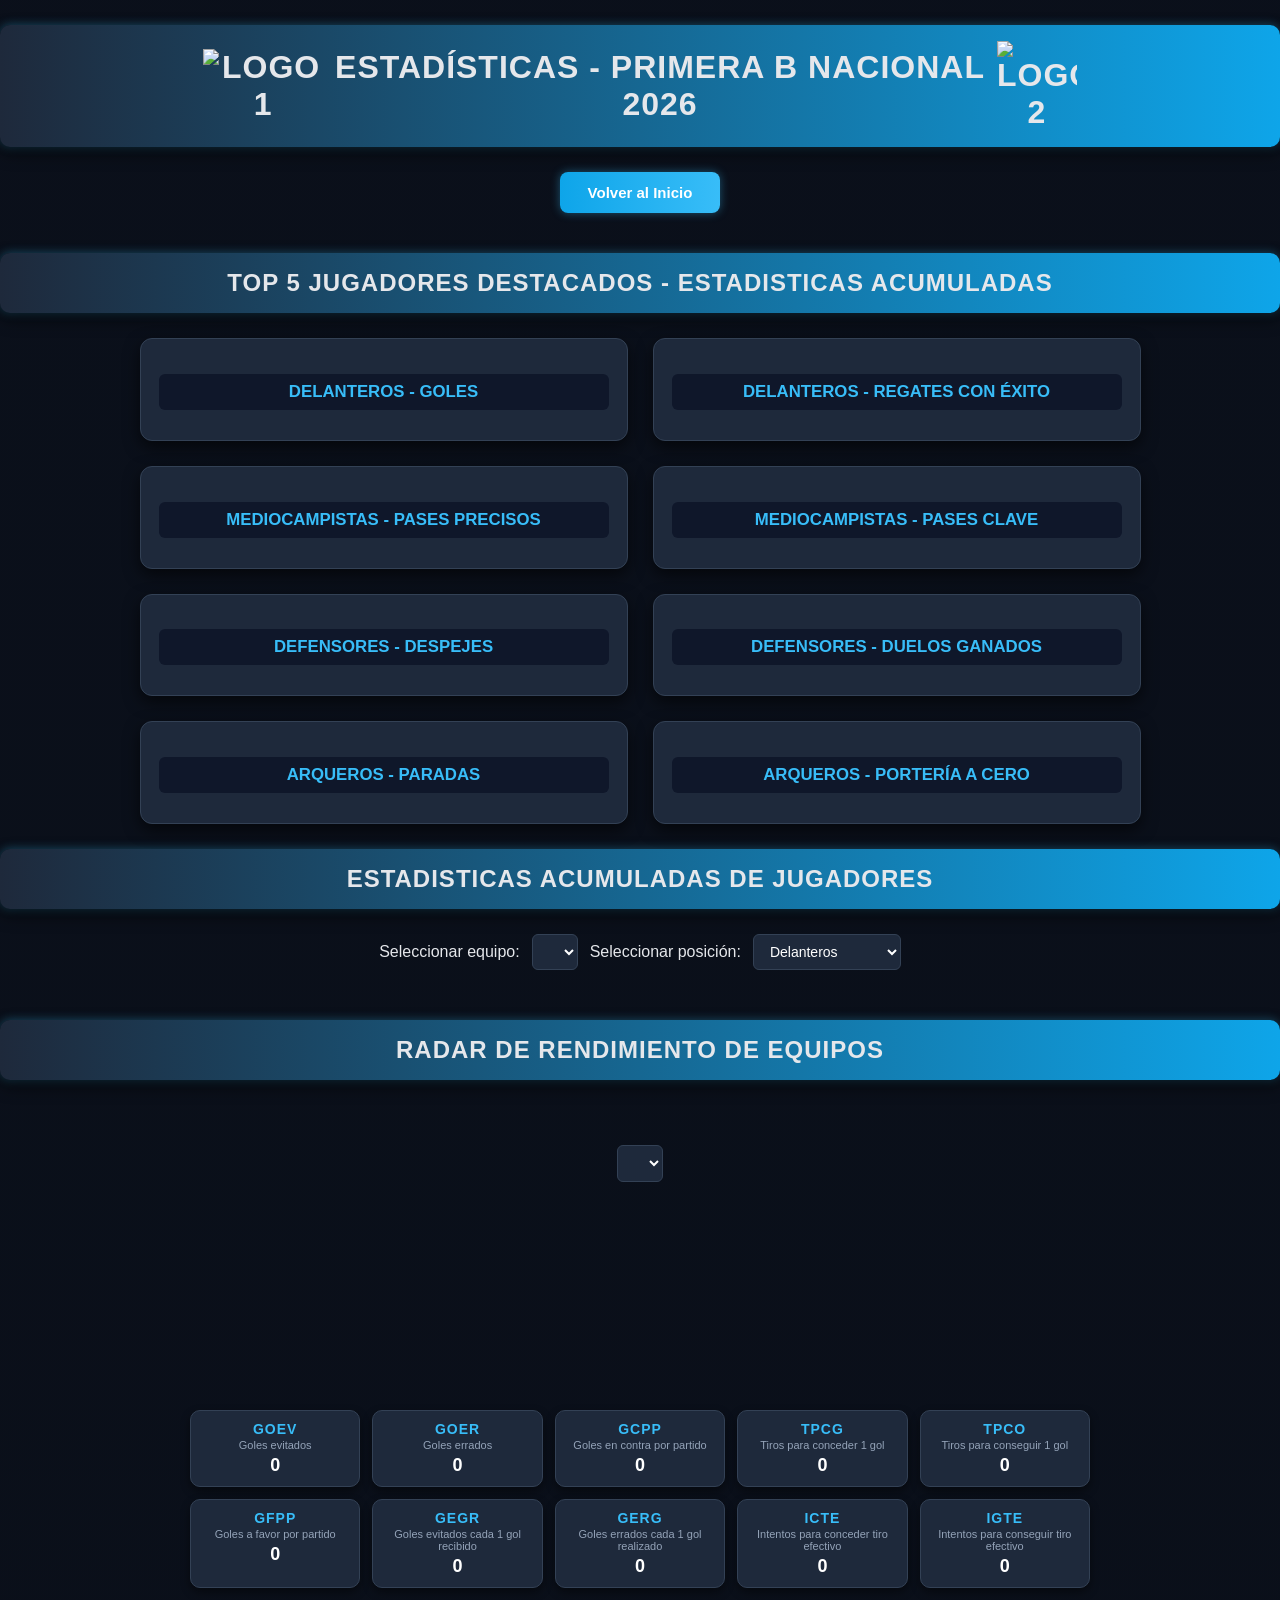
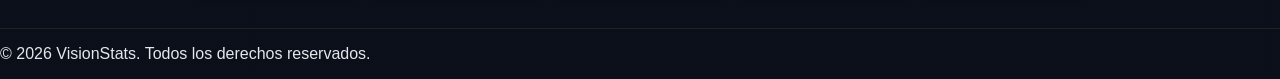
==== bnacional.html @ 1308f05e "initial commit" ====
<!DOCTYPE html>
<html lang="es">
<head>
  <meta charset="UTF-8" />
  <meta name="viewport" content="width=device-width, initial-scale=1.0"/>
  <title>Estadísticas - Primera B Nacional</title>
  <link rel="stylesheet" href="style.css">
  <link rel="stylesheet" href="style.css">
  <script src="https://cdn.jsdelivr.net/npm/chart.js"></script>
</head>
<body>

<h1>
  <img src="VISION STATS 1X1 SIN FONDO CON CONTORNO.png" alt="Logo 1" class="logo1">
  
  <span class="titulo-centrado">
    Estadísticas - Primera B Nacional<br>
    2026
  </span>
  
  <img src="logo-B.png" alt="Logo 2" class="logo2">
</h1>

<div class="volver-container">
  <a href="index.html" class="boton-volver">Volver al Inicio</a>
</div>

<section id="top5" class="top5-section">
  <h2>Top 5 Jugadores Destacados - Estadisticas Acumuladas</h2>

  <div class="top5-container">
  <div class="top5-row">
    <div id="top5Delanteros" class="top5-list">
      <h3>Delanteros - Goles</h3>
      <ol></ol>
    </div>
    <div id="top5DelanterosRegatesconéxito" class="top5-list">
      <h3>Delanteros - Regates con éxito</h3>
      <ol></ol>
    </div>
  </div>

  <div class="top5-row">
    <div id="top5Mediocampistas" class="top5-list">
      <h3>Mediocampistas - Pases precisos</h3>
      <ol></ol>
    </div>
    <div id="top5MediocampistasPasesclave" class="top5-list">
      <h3>Mediocampistas - Pases clave</h3>
      <ol></ol>
    </div>
  </div>

  <div class="top5-row">
    <div id="top5Defensores" class="top5-list">
      <h3>Defensores - Despejes</h3>
      <ol></ol>
    </div>
    <div id="top5DefensoresIntercepciones" class="top5-list">
      <h3>Defensores - Duelos ganados</h3>
      <ol></ol>
    </div>
  </div>

  <div class="top5-row">
    <div id="top5Arqueros" class="top5-list">
      <h3>Arqueros - Paradas</h3>
      <ol></ol>
    </div>
    <div id="top5ArquerosPorteríaacero" class="top5-list">
      <h3>Arqueros - Portería a cero</h3>
      <ol></ol>
    </div>
  </div>
</div>
</section>

<h2>Estadisticas acumuladas de jugadores</h2>

<div class="filtros">
  <label for="equipoSelect">Seleccionar equipo:</label>
  <select id="equipoSelect">
  </select>

  <label for="posicionSelect">Seleccionar posición:</label>
  <select id="posicionSelect">
    <option value="delanteros">Delanteros</option>
    <option value="mediocampistas">Mediocampistas</option>
    <option value="defensores">Defensores</option>
    <option value="arqueros">Arqueros</option>
  </select>

</div>

  <!-- Tablas para cada posición -->
  <div id="tablas">
    <table id="tablaDelanteros">
      <thead>
        <tr>
          <th>Equipo</th><th>Nombre</th><th>Goles</th><th>Regates con éxito</th>
          <th>Tiros a puerta</th><th>Conversión de goles %</th><th>Duelos terrestres ganados %</th><th>Minutos jugados</th>
        </tr>
      </thead>
      <tbody></tbody>
    </table>

    <table id="tablaMediocampistas">
      <thead>
        <tr>
          <th>Equipo</th><th>Nombre</th><th>Goles</th><th>Pases precisos</th>
          <th>Pases clave</th><th>Regates con éxito</th><th>Pases precisos en el último tercio</th><th>Minutos jugados</th>
        </tr>
      </thead>
      <tbody></tbody>
    </table>

    <table id="tablaDefensores">
      <thead>
        <tr>
          <th>Equipo</th><th>Nombre</th><th>Pases precisos %</th><th>Entradas</th>
          <th>Intercepciones</th><th>Despejes</th><th>Regateado</th><th>Minutos jugados</th>
        </tr>
      </thead>
      <tbody></tbody>
    </table>

    <table id="tablaArqueros">
      <thead>
        <tr>
          <th>Equipo</th><th>Nombre</th><th>Paradas</th><th>Portería a cero</th>
          <th>Goles encajados dentro del área</th><th>Goles encajados fuera del área</th>
          <th>Tiros lanzados con éxito</th><th>Minutos jugados</th>
        </tr>
      </thead>
      <tbody></tbody>
    </table>
  </div>

<h2>Radar de Rendimiento de Equipos</h2>

<div class="radar-container">

<select id="teamSelect"></select>

<h3 id="fechaInfo"></h3>

<canvas id="radarChart"></canvas>

<div class="legend">


<div class="stat-card">
<div class="stat-code">GOEV</div>
<div class="stat-title">Goles evitados</div>
<div class="stat-value" id="stat-GOEV">0</div>
</div>


<div class="stat-card">
<div class="stat-code">GOER</div>
<div class="stat-title">Goles errados</div>
<div class="stat-value" id="stat-GOER">0</div>
</div>


<div class="stat-card">
<div class="stat-code">GCPP</div>
<div class="stat-title">Goles en contra por partido</div>
<div class="stat-value" id="stat-GCPP">0</div>
</div>


<div class="stat-card">
<div class="stat-code">TPCG</div>
<div class="stat-title">Tiros para conceder 1 gol</div>
<div class="stat-value" id="stat-TPCG">0</div>
</div>


<div class="stat-card">
<div class="stat-code">TPCO</div>
<div class="stat-title">Tiros para conseguir 1 gol</div>
<div class="stat-value" id="stat-TPCO">0</div>
</div>


<div class="stat-card">
<div class="stat-code">GFPP</div>
<div class="stat-title">Goles a favor por partido</div>
<div class="stat-value" id="stat-GFPP">0</div>
</div>


<div class="stat-card">
<div class="stat-code">GEGR</div>
<div class="stat-title">Goles evitados cada 1 gol recibido</div>
<div class="stat-value" id="stat-GEGR">0</div>
</div>


<div class="stat-card">
<div class="stat-code">GERG</div>
<div class="stat-title">Goles errados cada 1 gol realizado</div>
<div class="stat-value" id="stat-GERG">0</div>
</div>


<div class="stat-card">
<div class="stat-code">ICTE</div>
<div class="stat-title">Intentos para conceder tiro efectivo</div>
<div class="stat-value" id="stat-ICTE">0</div>
</div>


<div class="stat-card">
<div class="stat-code">IGTE</div>
<div class="stat-title">Intentos para conseguir tiro efectivo</div>
<div class="stat-value" id="stat-IGTE">0</div>
</div>


</div>

</div>


<script src="scriptdatb.js"></script>
<script src="scriptb.js"></script>

  <footer class="footer">
    <p>© 2026 VisionStats. Todos los derechos reservados.</p>
  </footer>
</body>
</html>
---- style.css ----
/* ===== GLOBAL ===== */

body{
font-family:'Segoe UI',Arial,sans-serif;
margin:0;
padding:0;

background:
linear-gradient(rgba(10,15,25,0.92),rgba(10,15,25,0.96)),
url('https://www.transparenttextures.com/patterns/football-no-lines.png');

background-color:#0f172a;
background-size:cover;

color:#e5e7eb;
}

/* ===== TITULOS ===== */

h1,h2{

display:flex;
align-items:center;
justify-content:center;
gap:12px;

background:linear-gradient(90deg,#1e293b,#0ea5e9);

padding:16px;

border-radius:10px;

text-align:center;

margin:25px auto;

text-transform:uppercase;
letter-spacing:1px;
font-weight:700;

box-shadow:
0 6px 16px rgba(0,0,0,0.6),
0 0 10px rgba(56,189,248,0.4);
}

/* ===== LOGOS ===== */

.logo1{
width:120px;
}

.logo2{
width:80px;
}

/* ===== DESCRIPCION INICIO ===== */

.visionstats-descripcion{

text-align:center;

max-width:900px;

margin:0 auto;

padding:0 20px;

font-size:1.1em;

color:#cbd5f5;

line-height:1.6;

font-weight:400;
}

/* ===== BOTONES ===== */

.boton-estadisticas{

display:block;

width:420px;          /* mismo ancho para ambos */

padding:16px 20px;

font-size:18px;

font-weight:600;

color:white;

background:linear-gradient(90deg,#0ea5e9,#38bdf8);

border-radius:10px;

text-decoration:none;

box-shadow:
0 0 12px rgba(56,189,248,0.4);

transition:0.25s;

text-align:center;

margin:auto;          /* los centra */
}

.boton-estadisticas:hover{

transform:scale(1.05);

background:linear-gradient(90deg,#0284c7,#38bdf8);

box-shadow:
0 0 16px rgba(56,189,248,0.6);
}

/* ===== BOTON VOLVER ===== */

.volver-container{

display:flex;
justify-content:center;

margin:20px 0 35px 0;
}

.boton-volver{

padding:12px 28px;

font-size:15px;
font-weight:600;

color:white;

background:linear-gradient(90deg,#0ea5e9,#38bdf8);

border-radius:8px;

text-decoration:none;

box-shadow:
0 0 10px rgba(56,189,248,0.4);

transition:0.2s;
}

.boton-volver:hover{

transform:scale(1.05);

box-shadow:
0 0 14px rgba(56,189,248,0.6);
}

/* ===== FILTROS ===== */

.filtros{

margin:25px auto;

display:flex;
justify-content:center;
align-items:center;
flex-wrap:wrap;

gap:12px;
}

.filtros select{

padding:8px 12px;

background:#1e293b;

color:white;

border:1px solid #334155;

border-radius:6px;

font-size:14px;

transition:0.2s;
}

.filtros select:hover{
border-color:#38bdf8;
}

/* ===== TABLAS ===== */

#tablaDelanteros,
#tablaMediocampistas,
#tablaDefensores,
#tablaArqueros{
display:none;
}

#tablas{
overflow-x:auto;
}

table{

width:100%;

border-collapse:collapse;

margin:25px 0;

background:#0f172a;

border-radius:12px;

overflow:hidden;

box-shadow:
0 6px 16px rgba(0,0,0,0.6);
}

th{

background:#172b4d;

color:white;

padding:10px;

text-align:center;

font-weight:600;

border-bottom:2px solid #38bdf8;

white-space:nowrap;

box-shadow:
0 0 6px rgba(56,189,248,0.8),
0 0 12px rgba(56,189,248,0.4);
}

td{

text-align:center;

padding:8px;

border-bottom:1px solid #334155;

white-space:nowrap;

color:#e5e7eb;
}

tr:hover{

background:#1e293b;

transition:0.2s;
}

/* ===== TOP 5 ===== */

.top5-section{
margin-top:40px;
}

.top5-container{
display:flex;
flex-direction:column;
gap:25px;
}

.top5-row{
display:flex;
justify-content:center;
gap:25px;
flex-wrap:wrap;
}

.top5-list{

background:#1e293b;

padding:18px;

border-radius:12px;

max-width:450px;

width:100%;

box-shadow:
0 6px 16px rgba(0,0,0,0.6);

border:1px solid #334155;
}

.top5-list h3{

text-align:center;

margin-bottom:12px;

font-size:1.05em;

background:#0f172a;

padding:8px;

border-radius:6px;

color:#38bdf8;

text-transform:uppercase;
}

.top5-list ol{
padding-left:20px;
}
/* ===== ITEMS TOP5 ORDENADOS ===== */

.top5-list ol{
list-style:none;
padding:0;
margin:0;
}

.top5-item{
display:grid;
grid-template-columns: 35px 1fr 70px;
align-items:center;
padding:4px 0;
border-bottom:1px solid rgba(255,255,255,0.05);
}

.top5-pos{
font-weight:bold;
color:#38bdf8;
}

.top5-jugador{
text-align:left;
}

.top5-valor{
text-align:right;
font-weight:bold;
color:#22c55e;
}

/* ===== BARRAS TOP5 ===== */

.barra-container{

width:100%;
height:6px;

background:#334155;

border-radius:4px;

margin-top:4px;

overflow:hidden;

}

.barra{

height:100%;

background:linear-gradient(90deg,#38bdf8,#22c55e);

border-radius:4px;

transition:width 0.6s ease;

}

/* ===== IFRAME ===== */

.iframe-container{

display:flex;
justify-content:center;

margin:35px 0;
}

.responsive-iframe{

width:100%;
max-width:900px;

height:85vh;

border-radius:10px;

border:2px solid #38bdf8;

box-shadow:
0 0 18px rgba(56,189,248,0.3);
}

/* ===== RADAR ===== */

.radar-container{

text-align:center;

padding:40px 20px;
}

#teamSelect{

padding:8px 12px;

font-size:15px;

background:#1e293b;

color:white;

border:1px solid #334155;

border-radius:6px;

margin-bottom:20px;
}

#radarChart{

max-width:700px;

margin:auto;
}

/* ===== TARJETAS ESTADISTICAS ===== */

.legend{

display:grid;

grid-template-columns:repeat(5, 1fr); /* 5 columnas */

gap:12px;

margin-top:35px;

max-width:900px;

margin-left:auto;
margin-right:auto;
}

.stat-card{

background:#1e293b;

border-radius:10px;

padding:10px;

text-align:center;

border:1px solid #334155;

box-shadow:
0 4px 10px rgba(0,0,0,0.45);

transition:0.25s;
}

.stat-card:hover{

transform:translateY(-2px);

box-shadow:
0 6px 14px rgba(0,0,0,0.6),
0 0 8px rgba(56,189,248,0.5);
}

.stat-code{

font-size:14px;

font-weight:700;

color:#38bdf8;

margin-bottom:2px;

letter-spacing:1px;
}

.stat-title{

font-size:11px;

color:#94a3b8;
}

.stat-value{

font-size:18px;

font-weight:700;

margin-top:4px;

color:white;
}

/* ===== RESPONSIVE ===== */

@media (max-width:768px){

.legend{
grid-template-columns:repeat(2, 1fr); /* en celular 2 columnas */
}

}

.instagram-container {
  display: flex;
  justify-content: center;
  margin-top: 10px;
}

.instagram-link {
  display: flex;
  align-items: center;
  gap: 8px;
  text-decoration: none;
}

.instagram-icon {
  width: 24px;
  height: 24px;
}

.instagram-user {
  font-size: 16px;
  color: #E1306C;
  font-weight: 500;
  transition: 0.3s;
}

.instagram-link:hover .instagram-user {
  color: #38bdf8;
  transform: scale(1.05);
}

.footer {
  border-top: 1px solid #222;
}
---- style.css ----
/* ===== GLOBAL ===== */

body{
font-family:'Segoe UI',Arial,sans-serif;
margin:0;
padding:0;

background:
linear-gradient(rgba(10,15,25,0.92),rgba(10,15,25,0.96)),
url('https://www.transparenttextures.com/patterns/football-no-lines.png');

background-color:#0f172a;
background-size:cover;

color:#e5e7eb;
}

/* ===== TITULOS ===== */

h1,h2{

display:flex;
align-items:center;
justify-content:center;
gap:12px;

background:linear-gradient(90deg,#1e293b,#0ea5e9);

padding:16px;

border-radius:10px;

text-align:center;

margin:25px auto;

text-transform:uppercase;
letter-spacing:1px;
font-weight:700;

box-shadow:
0 6px 16px rgba(0,0,0,0.6),
0 0 10px rgba(56,189,248,0.4);
}

/* ===== LOGOS ===== */

.logo1{
width:120px;
}

.logo2{
width:80px;
}

/* ===== DESCRIPCION INICIO ===== */

.visionstats-descripcion{

text-align:center;

max-width:900px;

margin:0 auto;

padding:0 20px;

font-size:1.1em;

color:#cbd5f5;

line-height:1.6;

font-weight:400;
}

/* ===== BOTONES ===== */

.boton-estadisticas{

display:block;

width:420px;          /* mismo ancho para ambos */

padding:16px 20px;

font-size:18px;

font-weight:600;

color:white;

background:linear-gradient(90deg,#0ea5e9,#38bdf8);

border-radius:10px;

text-decoration:none;

box-shadow:
0 0 12px rgba(56,189,248,0.4);

transition:0.25s;

text-align:center;

margin:auto;          /* los centra */
}

.boton-estadisticas:hover{

transform:scale(1.05);

background:linear-gradient(90deg,#0284c7,#38bdf8);

box-shadow:
0 0 16px rgba(56,189,248,0.6);
}

/* ===== BOTON VOLVER ===== */

.volver-container{

display:flex;
justify-content:center;

margin:20px 0 35px 0;
}

.boton-volver{

padding:12px 28px;

font-size:15px;
font-weight:600;

color:white;

background:linear-gradient(90deg,#0ea5e9,#38bdf8);

border-radius:8px;

text-decoration:none;

box-shadow:
0 0 10px rgba(56,189,248,0.4);

transition:0.2s;
}

.boton-volver:hover{

transform:scale(1.05);

box-shadow:
0 0 14px rgba(56,189,248,0.6);
}

/* ===== FILTROS ===== */

.filtros{

margin:25px auto;

display:flex;
justify-content:center;
align-items:center;
flex-wrap:wrap;

gap:12px;
}

.filtros select{

padding:8px 12px;

background:#1e293b;

color:white;

border:1px solid #334155;

border-radius:6px;

font-size:14px;

transition:0.2s;
}

.filtros select:hover{
border-color:#38bdf8;
}

/* ===== TABLAS ===== */

#tablaDelanteros,
#tablaMediocampistas,
#tablaDefensores,
#tablaArqueros{
display:none;
}

#tablas{
overflow-x:auto;
}

table{

width:100%;

border-collapse:collapse;

margin:25px 0;

background:#0f172a;

border-radius:12px;

overflow:hidden;

box-shadow:
0 6px 16px rgba(0,0,0,0.6);
}

th{

background:#172b4d;

color:white;

padding:10px;

text-align:center;

font-weight:600;

border-bottom:2px solid #38bdf8;

white-space:nowrap;

box-shadow:
0 0 6px rgba(56,189,248,0.8),
0 0 12px rgba(56,189,248,0.4);
}

td{

text-align:center;

padding:8px;

border-bottom:1px solid #334155;

white-space:nowrap;

color:#e5e7eb;
}

tr:hover{

background:#1e293b;

transition:0.2s;
}

/* ===== TOP 5 ===== */

.top5-section{
margin-top:40px;
}

.top5-container{
display:flex;
flex-direction:column;
gap:25px;
}

.top5-row{
display:flex;
justify-content:center;
gap:25px;
flex-wrap:wrap;
}

.top5-list{

background:#1e293b;

padding:18px;

border-radius:12px;

max-width:450px;

width:100%;

box-shadow:
0 6px 16px rgba(0,0,0,0.6);

border:1px solid #334155;
}

.top5-list h3{

text-align:center;

margin-bottom:12px;

font-size:1.05em;

background:#0f172a;

padding:8px;

border-radius:6px;

color:#38bdf8;

text-transform:uppercase;
}

.top5-list ol{
padding-left:20px;
}
/* ===== ITEMS TOP5 ORDENADOS ===== */

.top5-list ol{
list-style:none;
padding:0;
margin:0;
}

.top5-item{
display:grid;
grid-template-columns: 35px 1fr 70px;
align-items:center;
padding:4px 0;
border-bottom:1px solid rgba(255,255,255,0.05);
}

.top5-pos{
font-weight:bold;
color:#38bdf8;
}

.top5-jugador{
text-align:left;
}

.top5-valor{
text-align:right;
font-weight:bold;
color:#22c55e;
}

/* ===== BARRAS TOP5 ===== */

.barra-container{

width:100%;
height:6px;

background:#334155;

border-radius:4px;

margin-top:4px;

overflow:hidden;

}

.barra{

height:100%;

background:linear-gradient(90deg,#38bdf8,#22c55e);

border-radius:4px;

transition:width 0.6s ease;

}

/* ===== IFRAME ===== */

.iframe-container{

display:flex;
justify-content:center;

margin:35px 0;
}

.responsive-iframe{

width:100%;
max-width:900px;

height:85vh;

border-radius:10px;

border:2px solid #38bdf8;

box-shadow:
0 0 18px rgba(56,189,248,0.3);
}

/* ===== RADAR ===== */

.radar-container{

text-align:center;

padding:40px 20px;
}

#teamSelect{

padding:8px 12px;

font-size:15px;

background:#1e293b;

color:white;

border:1px solid #334155;

border-radius:6px;

margin-bottom:20px;
}

#radarChart{

max-width:700px;

margin:auto;
}

/* ===== TARJETAS ESTADISTICAS ===== */

.legend{

display:grid;

grid-template-columns:repeat(5, 1fr); /* 5 columnas */

gap:12px;

margin-top:35px;

max-width:900px;

margin-left:auto;
margin-right:auto;
}

.stat-card{

background:#1e293b;

border-radius:10px;

padding:10px;

text-align:center;

border:1px solid #334155;

box-shadow:
0 4px 10px rgba(0,0,0,0.45);

transition:0.25s;
}

.stat-card:hover{

transform:translateY(-2px);

box-shadow:
0 6px 14px rgba(0,0,0,0.6),
0 0 8px rgba(56,189,248,0.5);
}

.stat-code{

font-size:14px;

font-weight:700;

color:#38bdf8;

margin-bottom:2px;

letter-spacing:1px;
}

.stat-title{

font-size:11px;

color:#94a3b8;
}

.stat-value{

font-size:18px;

font-weight:700;

margin-top:4px;

color:white;
}

/* ===== RESPONSIVE ===== */

@media (max-width:768px){

.legend{
grid-template-columns:repeat(2, 1fr); /* en celular 2 columnas */
}

}

.instagram-container {
  display: flex;
  justify-content: center;
  margin-top: 10px;
}

.instagram-link {
  display: flex;
  align-items: center;
  gap: 8px;
  text-decoration: none;
}

.instagram-icon {
  width: 24px;
  height: 24px;
}

.instagram-user {
  font-size: 16px;
  color: #E1306C;
  font-weight: 500;
  transition: 0.3s;
}

.instagram-link:hover .instagram-user {
  color: #38bdf8;
  transform: scale(1.05);
}

.footer {
  border-top: 1px solid #222;
}
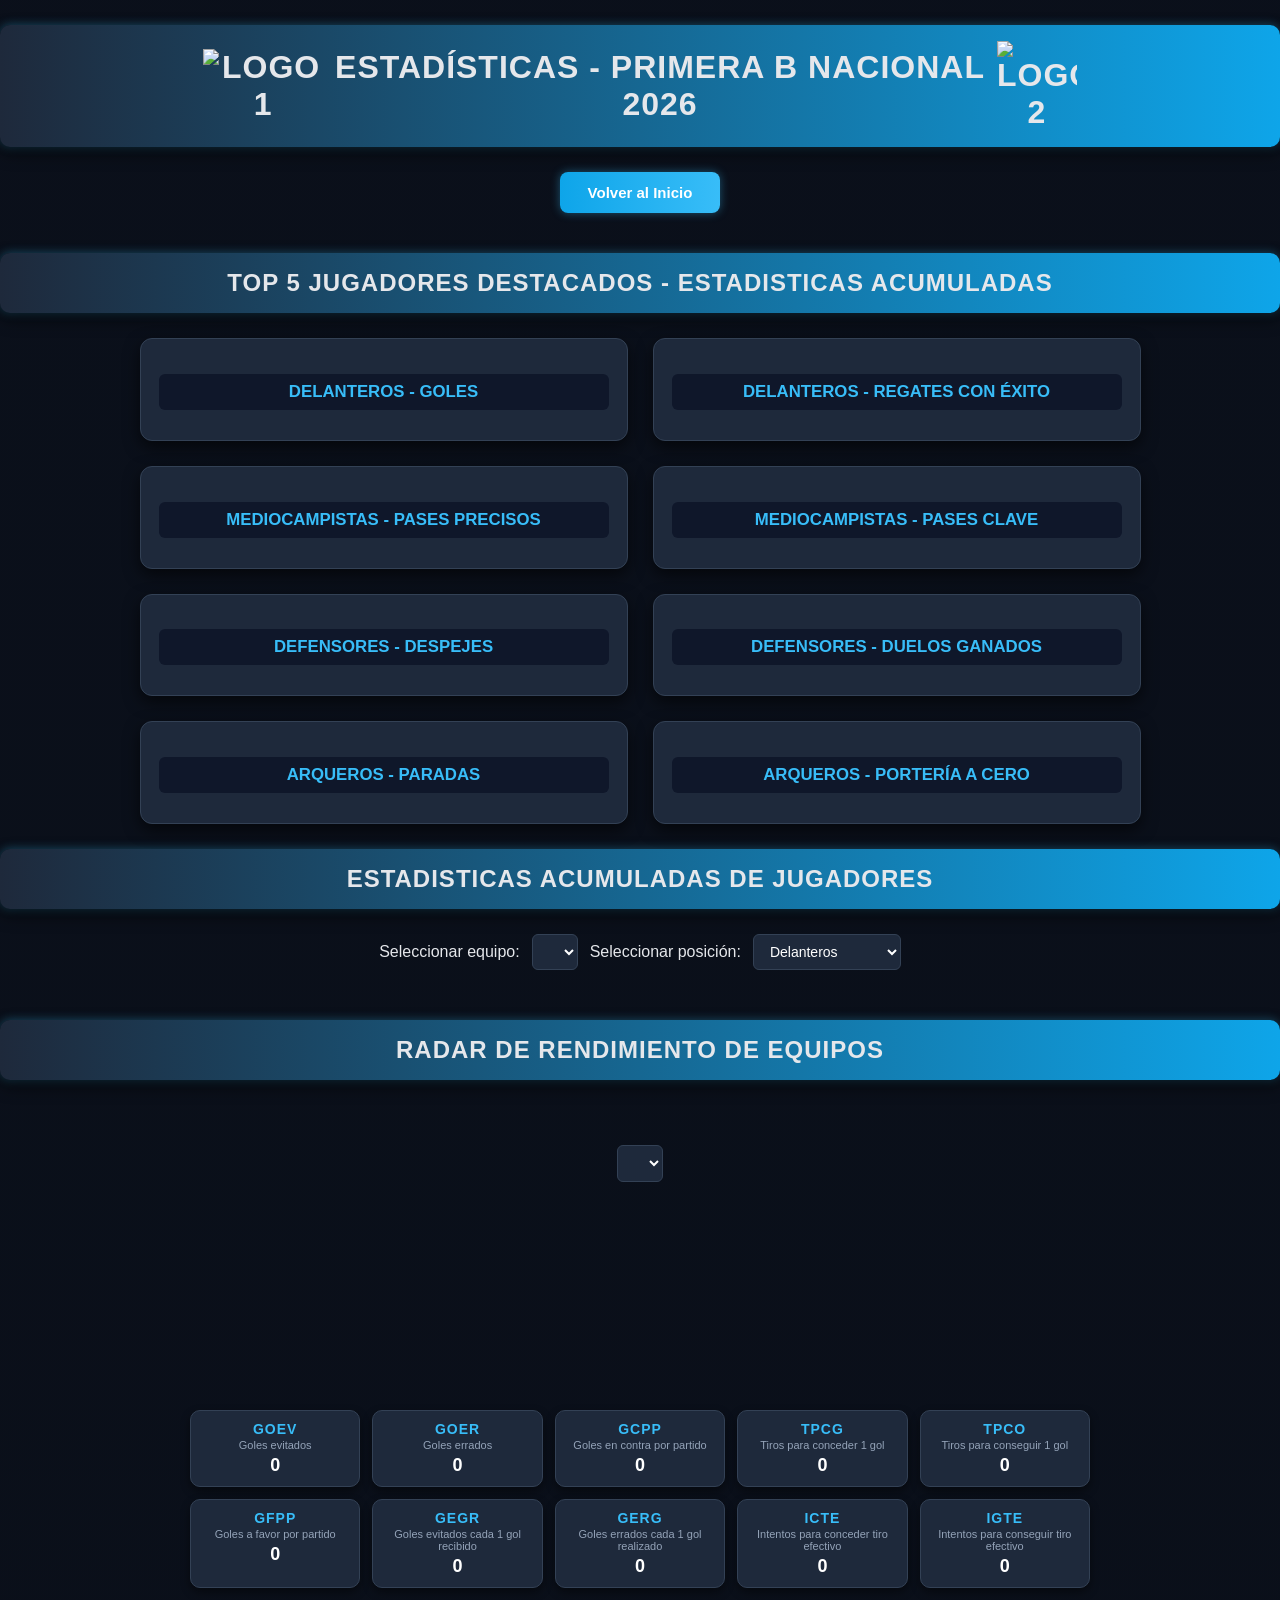
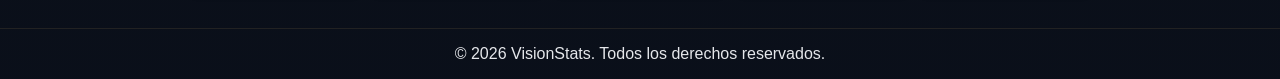
==== commit 197b6435: "Add files via upload" ====
--- a/bnacional.html
+++ b/bnacional.html
@@ -1,234 +1,250 @@
-<!DOCTYPE html>
-<html lang="es">
-<head>
-  <meta charset="UTF-8" />
-  <meta name="viewport" content="width=device-width, initial-scale=1.0"/>
-  <title>Estadísticas - Primera B Nacional</title>
-  <link rel="stylesheet" href="style.css">
-  <link rel="stylesheet" href="style.css">
-  <script src="https://cdn.jsdelivr.net/npm/chart.js"></script>
-</head>
-<body>
-
-<h1>
-  <img src="VISION STATS 1X1 SIN FONDO CON CONTORNO.png" alt="Logo 1" class="logo1">
-  
-  <span class="titulo-centrado">
-    Estadísticas - Primera B Nacional<br>
-    2026
-  </span>
-  
-  <img src="logo-B.png" alt="Logo 2" class="logo2">
-</h1>
-
-<div class="volver-container">
-  <a href="index.html" class="boton-volver">Volver al Inicio</a>
-</div>
-
-<section id="top5" class="top5-section">
-  <h2>Top 5 Jugadores Destacados - Estadisticas Acumuladas</h2>
-
-  <div class="top5-container">
-  <div class="top5-row">
-    <div id="top5Delanteros" class="top5-list">
-      <h3>Delanteros - Goles</h3>
-      <ol></ol>
-    </div>
-    <div id="top5DelanterosRegatesconéxito" class="top5-list">
-      <h3>Delanteros - Regates con éxito</h3>
-      <ol></ol>
-    </div>
-  </div>
-
-  <div class="top5-row">
-    <div id="top5Mediocampistas" class="top5-list">
-      <h3>Mediocampistas - Pases precisos</h3>
-      <ol></ol>
-    </div>
-    <div id="top5MediocampistasPasesclave" class="top5-list">
-      <h3>Mediocampistas - Pases clave</h3>
-      <ol></ol>
-    </div>
-  </div>
-
-  <div class="top5-row">
-    <div id="top5Defensores" class="top5-list">
-      <h3>Defensores - Despejes</h3>
-      <ol></ol>
-    </div>
-    <div id="top5DefensoresIntercepciones" class="top5-list">
-      <h3>Defensores - Duelos ganados</h3>
-      <ol></ol>
-    </div>
-  </div>
-
-  <div class="top5-row">
-    <div id="top5Arqueros" class="top5-list">
-      <h3>Arqueros - Paradas</h3>
-      <ol></ol>
-    </div>
-    <div id="top5ArquerosPorteríaacero" class="top5-list">
-      <h3>Arqueros - Portería a cero</h3>
-      <ol></ol>
-    </div>
-  </div>
-</div>
-</section>
-
-<h2>Estadisticas acumuladas de jugadores</h2>
-
-<div class="filtros">
-  <label for="equipoSelect">Seleccionar equipo:</label>
-  <select id="equipoSelect">
-  </select>
-
-  <label for="posicionSelect">Seleccionar posición:</label>
-  <select id="posicionSelect">
-    <option value="delanteros">Delanteros</option>
-    <option value="mediocampistas">Mediocampistas</option>
-    <option value="defensores">Defensores</option>
-    <option value="arqueros">Arqueros</option>
-  </select>
-
-</div>
-
-  <!-- Tablas para cada posición -->
-  <div id="tablas">
-    <table id="tablaDelanteros">
-      <thead>
-        <tr>
-          <th>Equipo</th><th>Nombre</th><th>Goles</th><th>Regates con éxito</th>
-          <th>Tiros a puerta</th><th>Conversión de goles %</th><th>Duelos terrestres ganados %</th><th>Minutos jugados</th>
-        </tr>
-      </thead>
-      <tbody></tbody>
-    </table>
-
-    <table id="tablaMediocampistas">
-      <thead>
-        <tr>
-          <th>Equipo</th><th>Nombre</th><th>Goles</th><th>Pases precisos</th>
-          <th>Pases clave</th><th>Regates con éxito</th><th>Pases precisos en el último tercio</th><th>Minutos jugados</th>
-        </tr>
-      </thead>
-      <tbody></tbody>
-    </table>
-
-    <table id="tablaDefensores">
-      <thead>
-        <tr>
-          <th>Equipo</th><th>Nombre</th><th>Pases precisos %</th><th>Entradas</th>
-          <th>Intercepciones</th><th>Despejes</th><th>Regateado</th><th>Minutos jugados</th>
-        </tr>
-      </thead>
-      <tbody></tbody>
-    </table>
-
-    <table id="tablaArqueros">
-      <thead>
-        <tr>
-          <th>Equipo</th><th>Nombre</th><th>Paradas</th><th>Portería a cero</th>
-          <th>Goles encajados dentro del área</th><th>Goles encajados fuera del área</th>
-          <th>Tiros lanzados con éxito</th><th>Minutos jugados</th>
-        </tr>
-      </thead>
-      <tbody></tbody>
-    </table>
-  </div>
-
-<h2>Radar de Rendimiento de Equipos</h2>
-
-<div class="radar-container">
-
-<select id="teamSelect"></select>
-
-<h3 id="fechaInfo"></h3>
-
-<canvas id="radarChart"></canvas>
-
-<div class="legend">
-
-
-<div class="stat-card">
-<div class="stat-code">GOEV</div>
-<div class="stat-title">Goles evitados</div>
-<div class="stat-value" id="stat-GOEV">0</div>
-</div>
-
-
-<div class="stat-card">
-<div class="stat-code">GOER</div>
-<div class="stat-title">Goles errados</div>
-<div class="stat-value" id="stat-GOER">0</div>
-</div>
-
-
-<div class="stat-card">
-<div class="stat-code">GCPP</div>
-<div class="stat-title">Goles en contra por partido</div>
-<div class="stat-value" id="stat-GCPP">0</div>
-</div>
-
-
-<div class="stat-card">
-<div class="stat-code">TPCG</div>
-<div class="stat-title">Tiros para conceder 1 gol</div>
-<div class="stat-value" id="stat-TPCG">0</div>
-</div>
-
-
-<div class="stat-card">
-<div class="stat-code">TPCO</div>
-<div class="stat-title">Tiros para conseguir 1 gol</div>
-<div class="stat-value" id="stat-TPCO">0</div>
-</div>
-
-
-<div class="stat-card">
-<div class="stat-code">GFPP</div>
-<div class="stat-title">Goles a favor por partido</div>
-<div class="stat-value" id="stat-GFPP">0</div>
-</div>
-
-
-<div class="stat-card">
-<div class="stat-code">GEGR</div>
-<div class="stat-title">Goles evitados cada 1 gol recibido</div>
-<div class="stat-value" id="stat-GEGR">0</div>
-</div>
-
-
-<div class="stat-card">
-<div class="stat-code">GERG</div>
-<div class="stat-title">Goles errados cada 1 gol realizado</div>
-<div class="stat-value" id="stat-GERG">0</div>
-</div>
-
-
-<div class="stat-card">
-<div class="stat-code">ICTE</div>
-<div class="stat-title">Intentos para conceder tiro efectivo</div>
-<div class="stat-value" id="stat-ICTE">0</div>
-</div>
-
-
-<div class="stat-card">
-<div class="stat-code">IGTE</div>
-<div class="stat-title">Intentos para conseguir tiro efectivo</div>
-<div class="stat-value" id="stat-IGTE">0</div>
-</div>
-
-
-</div>
-
-</div>
-
-
-<script src="scriptdatb.js"></script>
-<script src="scriptb.js"></script>
-
-  <footer class="footer">
-    <p>© 2026 VisionStats. Todos los derechos reservados.</p>
-  </footer>
-</body>
+<!DOCTYPE html>
+<html lang="es">
+<head>
+  <meta charset="UTF-8" />
+  <meta name="viewport" content="width=device-width, initial-scale=1.0"/>
+  <title>Estadísticas - Primera B Nacional</title>
+  <link rel="stylesheet" href="style.css">
+  <script src="https://cdn.jsdelivr.net/npm/chart.js"></script>
+</head>
+<body>
+
+<h1>
+  <img src="VISION STATS 1X1 SIN FONDO CON CONTORNO.png" alt="Logo 1" class="logo1">
+  
+  <span class="titulo-centrado">
+    Estadísticas - Primera B Nacional<br>
+    2026
+  </span>
+  
+  <img src="logo-B.png" alt="Logo 2" class="logo2">
+</h1>
+
+<div class="volver-container">
+  <a href="index.html" class="boton-volver">Volver al Inicio</a>
+</div>
+
+<section id="top5" class="top5-section">
+  <h2>Top 5 Jugadores Destacados - Estadisticas Acumuladas</h2>
+
+  <div class="top5-container">
+  <div class="top5-row">
+    <div id="top5Delanteros" class="top5-list">
+      <h3>Delanteros - Goles</h3>
+      <ol></ol>
+    </div>
+    <div id="top5DelanterosRegatesconéxito" class="top5-list">
+      <h3>Delanteros - Regates con éxito</h3>
+      <ol></ol>
+    </div>
+  </div>
+
+  <div class="top5-row">
+    <div id="top5Mediocampistas" class="top5-list">
+      <h3>Mediocampistas - Pases precisos</h3>
+      <ol></ol>
+    </div>
+    <div id="top5MediocampistasPasesclave" class="top5-list">
+      <h3>Mediocampistas - Pases clave</h3>
+      <ol></ol>
+    </div>
+  </div>
+
+  <div class="top5-row">
+    <div id="top5Defensores" class="top5-list">
+      <h3>Defensores - Despejes</h3>
+      <ol></ol>
+    </div>
+    <div id="top5DefensoresIntercepciones" class="top5-list">
+      <h3>Defensores - Duelos ganados</h3>
+      <ol></ol>
+    </div>
+  </div>
+
+  <div class="top5-row">
+    <div id="top5Arqueros" class="top5-list">
+      <h3>Arqueros - Paradas</h3>
+      <ol></ol>
+    </div>
+    <div id="top5ArquerosPorteríaacero" class="top5-list">
+      <h3>Arqueros - Portería a cero</h3>
+      <ol></ol>
+    </div>
+  </div>
+</div>
+</section>
+
+<h2>Estadisticas acumuladas de jugadores</h2>
+
+<div class="filtros">
+  <label for="equipoSelect">Seleccionar equipo:</label>
+  <select id="equipoSelect">
+  </select>
+
+  <label for="posicionSelect">Seleccionar posición:</label>
+  <select id="posicionSelect">
+    <option value="delanteros">Delanteros</option>
+    <option value="mediocampistas">Mediocampistas</option>
+    <option value="defensores">Defensores</option>
+    <option value="arqueros">Arqueros</option>
+  </select>
+
+</div>
+
+  <!-- Tablas para cada posición -->
+  <div id="tablas">
+    <table id="tablaDelanteros">
+      <thead>
+        <tr>
+          <th>Equipo</th><th>Nombre</th><th>Goles</th><th>Regates con éxito</th>
+          <th>Tiros a puerta</th><th>Conversión de goles %</th><th>Duelos terrestres ganados %</th><th>Minutos jugados</th>
+        </tr>
+      </thead>
+      <tbody></tbody>
+    </table>
+
+    <table id="tablaMediocampistas">
+      <thead>
+        <tr>
+          <th>Equipo</th><th>Nombre</th><th>Goles</th><th>Pases precisos</th>
+          <th>Pases clave</th><th>Regates con éxito</th><th>Pases precisos en el último tercio</th><th>Minutos jugados</th>
+        </tr>
+      </thead>
+      <tbody></tbody>
+    </table>
+
+    <table id="tablaDefensores">
+      <thead>
+        <tr>
+          <th>Equipo</th><th>Nombre</th><th>Pases precisos %</th><th>Entradas</th>
+          <th>Intercepciones</th><th>Despejes</th><th>Regateado</th><th>Minutos jugados</th>
+        </tr>
+      </thead>
+      <tbody></tbody>
+    </table>
+
+    <table id="tablaArqueros">
+      <thead>
+        <tr>
+          <th>Equipo</th><th>Nombre</th><th>Paradas</th><th>Portería a cero</th>
+          <th>Goles encajados dentro del área</th><th>Goles encajados fuera del área</th>
+          <th>Tiros lanzados con éxito</th><th>Minutos jugados</th>
+        </tr>
+      </thead>
+      <tbody></tbody>
+    </table>
+  </div>
+
+<h2>Radar de Rendimiento de Equipos</h2>
+
+<div class="radar-container">
+
+<select id="teamSelect"></select>
+
+<h3 id="fechaInfo"></h3>
+
+<canvas id="radarChart"></canvas>
+
+<div class="legend">
+
+
+<div class="stat-card">
+<div class="stat-code">GOEV</div>
+<div class="stat-title">Goles evitados</div>
+<div class="stat-value" id="stat-GOEV">0</div>
+</div>
+
+
+<div class="stat-card">
+<div class="stat-code">GOER</div>
+<div class="stat-title">Goles errados</div>
+<div class="stat-value" id="stat-GOER">0</div>
+</div>
+
+
+<div class="stat-card">
+<div class="stat-code">GCPP</div>
+<div class="stat-title">Goles en contra por partido</div>
+<div class="stat-value" id="stat-GCPP">0</div>
+</div>
+
+
+<div class="stat-card">
+<div class="stat-code">TPCG</div>
+<div class="stat-title">Tiros para conceder 1 gol</div>
+<div class="stat-value" id="stat-TPCG">0</div>
+</div>
+
+
+<div class="stat-card">
+<div class="stat-code">TPCO</div>
+<div class="stat-title">Tiros para conseguir 1 gol</div>
+<div class="stat-value" id="stat-TPCO">0</div>
+</div>
+
+
+<div class="stat-card">
+<div class="stat-code">GFPP</div>
+<div class="stat-title">Goles a favor por partido</div>
+<div class="stat-value" id="stat-GFPP">0</div>
+</div>
+
+
+<div class="stat-card">
+<div class="stat-code">GEGR</div>
+<div class="stat-title">Goles evitados cada 1 gol recibido</div>
+<div class="stat-value" id="stat-GEGR">0</div>
+</div>
+
+
+<div class="stat-card">
+<div class="stat-code">GERG</div>
+<div class="stat-title">Goles errados cada 1 gol realizado</div>
+<div class="stat-value" id="stat-GERG">0</div>
+</div>
+
+
+<div class="stat-card">
+<div class="stat-code">ICTE</div>
+<div class="stat-title">Intentos para conceder tiro efectivo</div>
+<div class="stat-value" id="stat-ICTE">0</div>
+</div>
+
+
+<div class="stat-card">
+<div class="stat-code">IGTE</div>
+<div class="stat-title">Intentos para conseguir tiro efectivo</div>
+<div class="stat-value" id="stat-IGTE">0</div>
+</div>
+
+
+</div>
+
+</div>
+
+
+<!-- Datos del radar -->
+<script src="scriptdatb.js"></script>
+
+<!-- Conexión Supabase (jugadores B Nacional) -->
+<script src="supabase-data-b.js"></script>
+
+<!-- Esperar a que Supabase termine antes de cargar scriptb.js -->
+<script>
+  cargarDatosSofaScore()
+    .then(() => {
+      console.log("Supabase listo. Cargando scriptb.js...");
+      const script = document.createElement("script");
+      script.src = "scriptb.js";
+      document.body.appendChild(script);
+    })
+    .catch(error => {
+      console.error("No se pudieron cargar los datos de SofaScore:", error);
+    });
+</script>
+
+  <footer class="footer">
+    <p>© 2026 VisionStats. Todos los derechos reservados.</p>
+  </footer>
+</body>
 </html>
--- a/style.css
+++ b/style.css
@@ -557,4 +557,31 @@
 
 .footer {
   border-top: 1px solid #222;
+  text-align: center;
+}
+
+/* ===== INFORMES ===== */
+
+.informes-container{
+    display:flex;
+    justify-content:center;
+    margin:40px auto;
+}
+
+.informe-card{
+    width:300px;
+    padding:15px;
+}
+
+.informe-imagen{
+    width:100%;
+    height:auto;
+    display:block;
+    margin-top:10px;
+    border-radius:8px;
+    transition:0.3s;
+}
+
+.informe-card:hover .informe-imagen{
+    transform:scale(1.02);
 }
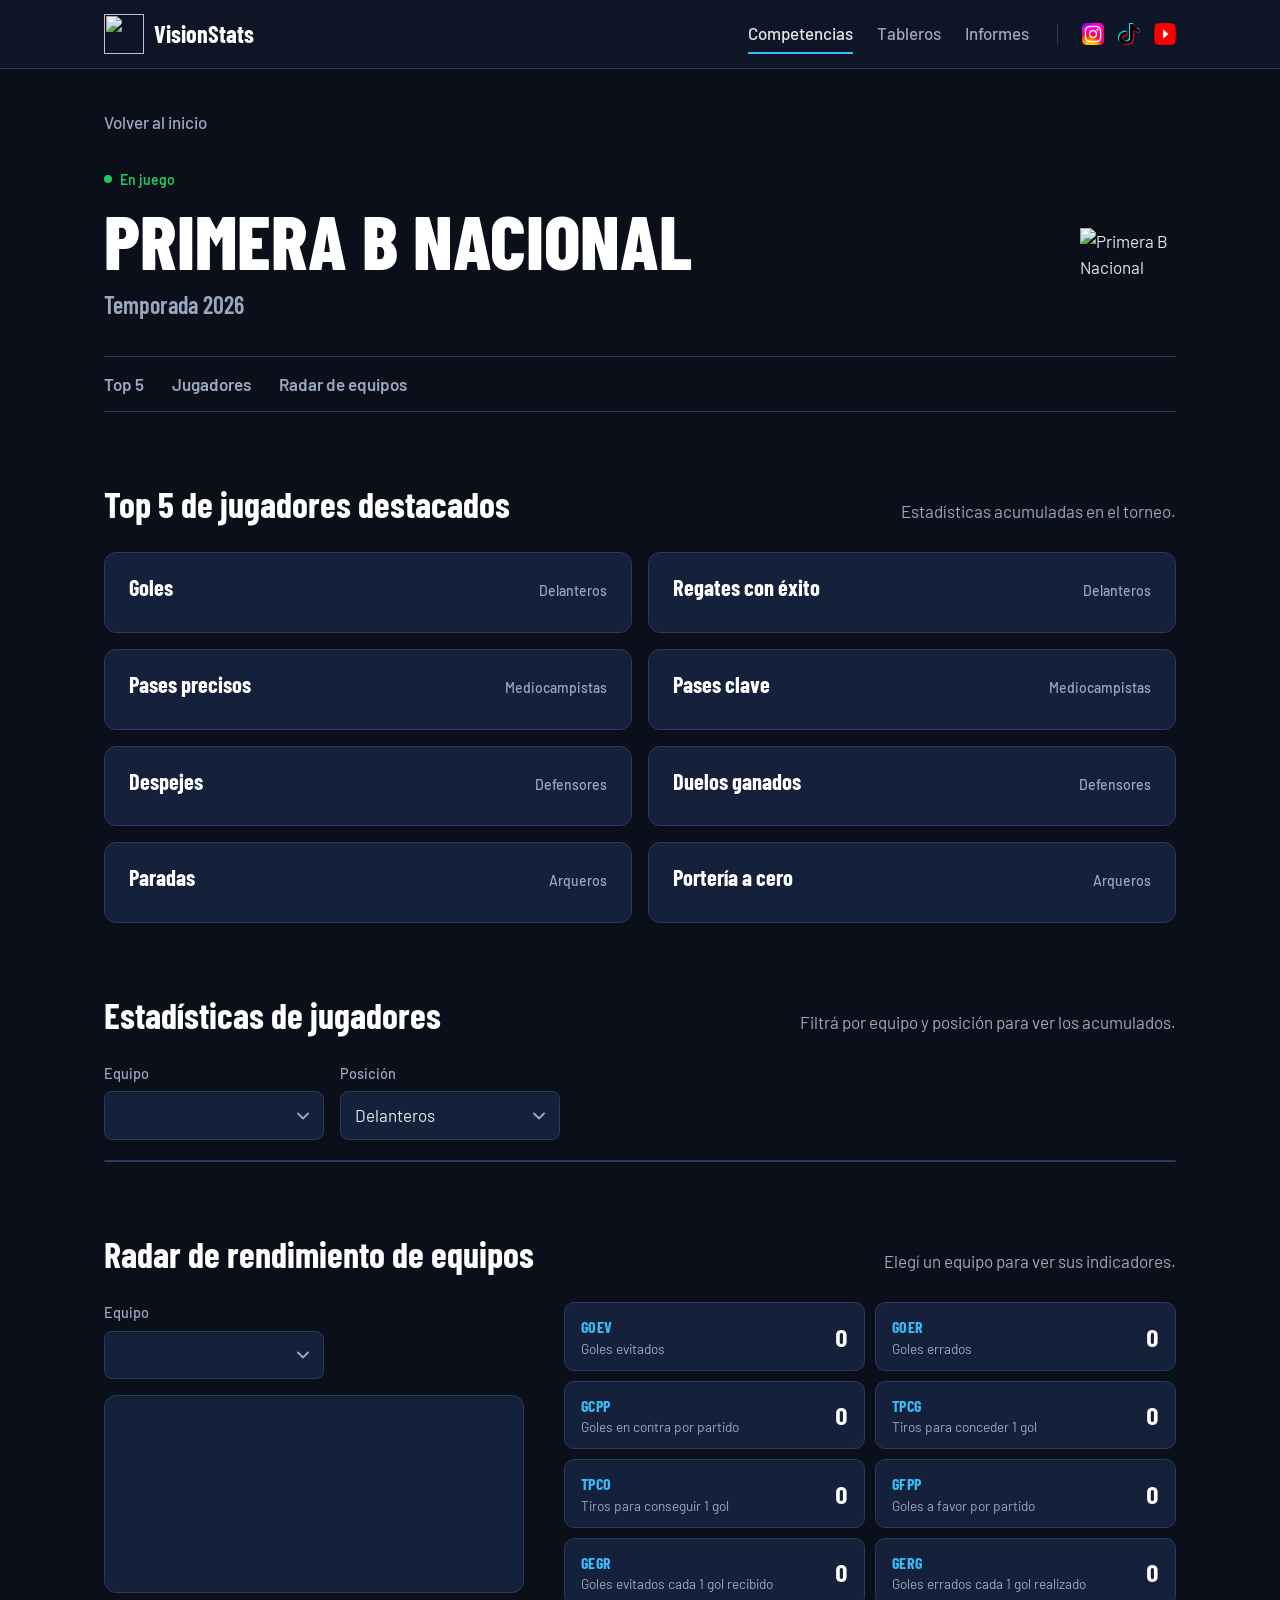
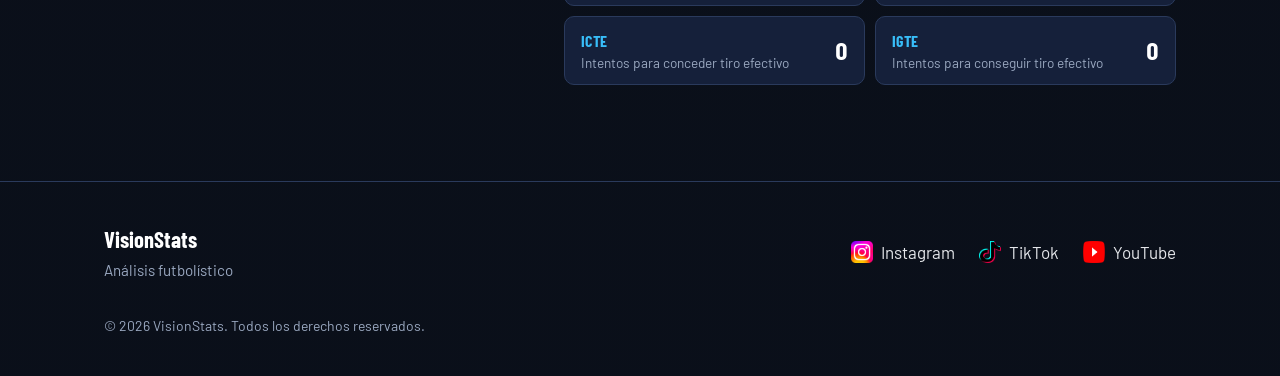
==== commit d83eb35c: "Add files via upload" ====
--- a/bnacional.html
+++ b/bnacional.html
@@ -1,98 +1,131 @@
 <!DOCTYPE html>
 <html lang="es">
 <head>
-  <meta charset="UTF-8" />
-  <meta name="viewport" content="width=device-width, initial-scale=1.0"/>
-  <title>Estadísticas - Primera B Nacional</title>
+  <meta charset="UTF-8">
+  <meta name="viewport" content="width=device-width, initial-scale=1.0">
+  <title>Primera B Nacional 2026 | VisionStats</title>
+  <link rel="preconnect" href="https://fonts.googleapis.com">
+  <link rel="preconnect" href="https://fonts.gstatic.com" crossorigin>
+  <link href="https://fonts.googleapis.com/css2?family=Barlow:wght@400;500;600&family=Barlow+Condensed:wght@600;700;800&display=swap" rel="stylesheet">
   <link rel="stylesheet" href="style.css">
   <script src="https://cdn.jsdelivr.net/npm/chart.js"></script>
 </head>
 <body>
 
-<h1>
-  <img src="VISION STATS 1X1 SIN FONDO CON CONTORNO.png" alt="Logo 1" class="logo1">
-  
-  <span class="titulo-centrado">
-    Estadísticas - Primera B Nacional<br>
-    2026
-  </span>
-  
-  <img src="logo-B.png" alt="Logo 2" class="logo2">
-</h1>
-
-<div class="volver-container">
-  <a href="index.html" class="boton-volver">Volver al Inicio</a>
-</div>
-
-<section id="top5" class="top5-section">
-  <h2>Top 5 Jugadores Destacados - Estadisticas Acumuladas</h2>
-
-  <div class="top5-container">
-  <div class="top5-row">
-    <div id="top5Delanteros" class="top5-list">
-      <h3>Delanteros - Goles</h3>
-      <ol></ol>
-    </div>
-    <div id="top5DelanterosRegatesconéxito" class="top5-list">
-      <h3>Delanteros - Regates con éxito</h3>
-      <ol></ol>
-    </div>
+<header class="site-header">
+  <div class="wrap header-inner">
+    <a href="index.html" class="brand">
+      <img src="VISION STATS 1X1 SIN FONDO CON CONTORNO.png" alt="" class="brand-logo">
+      <span>VisionStats</span>
+    </a>
+    <nav class="site-nav" aria-label="Principal">
+      <a href="index.html#competencias" aria-current="page">Competencias</a>
+      <a href="index.html#tableros">Tableros</a>
+      <a href="informes.html">Informes</a>
+    </nav>
+    <ul class="header-social">
+      <li><a href="https://www.instagram.com/visionstats.vs" target="_blank" rel="noopener" aria-label="Instagram"><img src="instagram-logo.png" alt=""></a></li>
+      <li><a href="https://www.tiktok.com/@visionstats.vs" target="_blank" rel="noopener" aria-label="TikTok"><img src="tiktok-logo.png" alt=""></a></li>
+      <li><a href="https://www.youtube.com/@visionstats_vs" target="_blank" rel="noopener" aria-label="YouTube"><img src="youtube-logo.png" alt=""></a></li>
+    </ul>
   </div>
-
-  <div class="top5-row">
-    <div id="top5Mediocampistas" class="top5-list">
-      <h3>Mediocampistas - Pases precisos</h3>
-      <ol></ol>
-    </div>
-    <div id="top5MediocampistasPasesclave" class="top5-list">
-      <h3>Mediocampistas - Pases clave</h3>
-      <ol></ol>
-    </div>
-  </div>
-
-  <div class="top5-row">
-    <div id="top5Defensores" class="top5-list">
-      <h3>Defensores - Despejes</h3>
-      <ol></ol>
-    </div>
-    <div id="top5DefensoresIntercepciones" class="top5-list">
-      <h3>Defensores - Duelos ganados</h3>
-      <ol></ol>
-    </div>
-  </div>
-
-  <div class="top5-row">
-    <div id="top5Arqueros" class="top5-list">
-      <h3>Arqueros - Paradas</h3>
-      <ol></ol>
-    </div>
-    <div id="top5ArquerosPorteríaacero" class="top5-list">
-      <h3>Arqueros - Portería a cero</h3>
-      <ol></ol>
-    </div>
-  </div>
-</div>
-</section>
-
-<h2>Estadisticas acumuladas de jugadores</h2>
-
-<div class="filtros">
-  <label for="equipoSelect">Seleccionar equipo:</label>
-  <select id="equipoSelect">
-  </select>
-
-  <label for="posicionSelect">Seleccionar posición:</label>
-  <select id="posicionSelect">
-    <option value="delanteros">Delanteros</option>
-    <option value="mediocampistas">Mediocampistas</option>
-    <option value="defensores">Defensores</option>
-    <option value="arqueros">Arqueros</option>
-  </select>
-
-</div>
-
-  <!-- Tablas para cada posición -->
-  <div id="tablas">
+</header>
+
+<main>
+
+  <!-- ENCABEZADO DE LA COMPETENCIA -->
+  <section class="page-head wrap">
+    <a href="index.html" class="back-link">Volver al inicio</a>
+    <div class="page-head-main">
+      <div>
+        <span class="status">En juego</span>
+        <h1>Primera B Nacional</h1>
+        <p class="page-sub">Temporada 2026</p>
+      </div>
+      <img src="logo-B.png" alt="Primera B Nacional" class="league-logo">
+    </div>
+    <nav class="page-nav" aria-label="En esta página">
+      <a href="#top5">Top 5</a>
+      <a href="#jugadores">Jugadores</a>
+      <a href="#radar">Radar de equipos</a>
+    </nav>
+  </section>
+
+  <!-- TOP 5 -->
+  <section id="top5" class="section wrap top5-section">
+    <div class="section-head">
+      <h2>Top 5 de jugadores destacados</h2>
+      <p>Estadísticas acumuladas en el torneo.</p>
+    </div>
+
+    <div class="top5-container">
+    <div class="top5-row">
+      <div id="top5Delanteros" class="top5-list">
+        <h3>Goles <span class="top5-group">Delanteros</span></h3>
+        <ol></ol>
+      </div>
+      <div id="top5DelanterosRegatesconéxito" class="top5-list">
+        <h3>Regates con éxito <span class="top5-group">Delanteros</span></h3>
+        <ol></ol>
+      </div>
+    </div>
+    <div class="top5-row">
+      <div id="top5Mediocampistas" class="top5-list">
+        <h3>Pases precisos <span class="top5-group">Mediocampistas</span></h3>
+        <ol></ol>
+      </div>
+      <div id="top5MediocampistasPasesclave" class="top5-list">
+        <h3>Pases clave <span class="top5-group">Mediocampistas</span></h3>
+        <ol></ol>
+      </div>
+    </div>
+    <div class="top5-row">
+      <div id="top5Defensores" class="top5-list">
+        <h3>Despejes <span class="top5-group">Defensores</span></h3>
+        <ol></ol>
+      </div>
+      <div id="top5DefensoresIntercepciones" class="top5-list">
+        <h3>Duelos ganados <span class="top5-group">Defensores</span></h3>
+        <ol></ol>
+      </div>
+    </div>
+    <div class="top5-row">
+      <div id="top5Arqueros" class="top5-list">
+        <h3>Paradas <span class="top5-group">Arqueros</span></h3>
+        <ol></ol>
+      </div>
+      <div id="top5ArquerosPorteríaacero" class="top5-list">
+        <h3>Portería a cero <span class="top5-group">Arqueros</span></h3>
+        <ol></ol>
+      </div>
+    </div>
+    </div>
+  </section>
+
+  <!-- ESTADISTICAS DE JUGADORES -->
+  <section id="jugadores" class="section wrap">
+    <div class="section-head">
+      <h2>Estadísticas de jugadores</h2>
+      <p>Filtrá por equipo y posición para ver los acumulados.</p>
+    </div>
+
+    <div class="filtros">
+      <div class="filtro">
+        <label for="equipoSelect">Equipo</label>
+        <select id="equipoSelect"></select>
+      </div>
+      <div class="filtro">
+        <label for="posicionSelect">Posición</label>
+        <select id="posicionSelect">
+          <option value="delanteros">Delanteros</option>
+          <option value="mediocampistas">Mediocampistas</option>
+          <option value="defensores">Defensores</option>
+          <option value="arqueros">Arqueros</option>
+        </select>
+      </div>
+    </div>
+
+    <div id="tablas">
     <table id="tablaDelanteros">
       <thead>
         <tr>
@@ -133,100 +166,106 @@
       </thead>
       <tbody></tbody>
     </table>
+    </div>
+  </section>
+
+  <!-- RADAR DE EQUIPOS -->
+  <section id="radar" class="section wrap">
+    <div class="section-head">
+      <h2>Radar de rendimiento de equipos</h2>
+      <p>Elegí un equipo para ver sus indicadores.</p>
+    </div>
+
+    <div class="radar-layout">
+      <div>
+        <div class="radar-controls">
+          <div class="filtro">
+            <label for="teamSelect">Equipo</label>
+            <select id="teamSelect"></select>
+          </div>
+          <h3 id="fechaInfo"></h3>
+        </div>
+        <div class="radar-chart">
+          <canvas id="radarChart"></canvas>
+        </div>
+      </div>
+
+      <div class="legend">
+        <div class="stat-card">
+          <div class="stat-code">GOEV</div>
+          <div class="stat-title">Goles evitados</div>
+          <div class="stat-value" id="stat-GOEV">0</div>
+        </div>
+        <div class="stat-card">
+          <div class="stat-code">GOER</div>
+          <div class="stat-title">Goles errados</div>
+          <div class="stat-value" id="stat-GOER">0</div>
+        </div>
+        <div class="stat-card">
+          <div class="stat-code">GCPP</div>
+          <div class="stat-title">Goles en contra por partido</div>
+          <div class="stat-value" id="stat-GCPP">0</div>
+        </div>
+        <div class="stat-card">
+          <div class="stat-code">TPCG</div>
+          <div class="stat-title">Tiros para conceder 1 gol</div>
+          <div class="stat-value" id="stat-TPCG">0</div>
+        </div>
+        <div class="stat-card">
+          <div class="stat-code">TPCO</div>
+          <div class="stat-title">Tiros para conseguir 1 gol</div>
+          <div class="stat-value" id="stat-TPCO">0</div>
+        </div>
+        <div class="stat-card">
+          <div class="stat-code">GFPP</div>
+          <div class="stat-title">Goles a favor por partido</div>
+          <div class="stat-value" id="stat-GFPP">0</div>
+        </div>
+        <div class="stat-card">
+          <div class="stat-code">GEGR</div>
+          <div class="stat-title">Goles evitados cada 1 gol recibido</div>
+          <div class="stat-value" id="stat-GEGR">0</div>
+        </div>
+        <div class="stat-card">
+          <div class="stat-code">GERG</div>
+          <div class="stat-title">Goles errados cada 1 gol realizado</div>
+          <div class="stat-value" id="stat-GERG">0</div>
+        </div>
+        <div class="stat-card">
+          <div class="stat-code">ICTE</div>
+          <div class="stat-title">Intentos para conceder tiro efectivo</div>
+          <div class="stat-value" id="stat-ICTE">0</div>
+        </div>
+        <div class="stat-card">
+          <div class="stat-code">IGTE</div>
+          <div class="stat-title">Intentos para conseguir tiro efectivo</div>
+          <div class="stat-value" id="stat-IGTE">0</div>
+        </div>
+      </div>
+    </div>
+  </section>
+
+</main>
+
+<footer class="site-footer">
+  <div class="wrap footer-inner">
+    <div class="footer-brand">
+      <strong>VisionStats</strong>
+      <span>Análisis futbolístico</span>
+    </div>
+    <ul class="social">
+      <li><a href="https://www.instagram.com/visionstats.vs" target="_blank" rel="noopener"><img src="instagram-logo.png" alt="">Instagram</a></li>
+      <li><a href="https://www.tiktok.com/@visionstats.vs" target="_blank" rel="noopener"><img src="tiktok-logo.png" alt="">TikTok</a></li>
+      <li><a href="https://www.youtube.com/@visionstats_vs" target="_blank" rel="noopener"><img src="youtube-logo.png" alt="">YouTube</a></li>
+    </ul>
+    <p class="copy">© 2026 VisionStats. Todos los derechos reservados.</p>
   </div>
-
-<h2>Radar de Rendimiento de Equipos</h2>
-
-<div class="radar-container">
-
-<select id="teamSelect"></select>
-
-<h3 id="fechaInfo"></h3>
-
-<canvas id="radarChart"></canvas>
-
-<div class="legend">
-
-
-<div class="stat-card">
-<div class="stat-code">GOEV</div>
-<div class="stat-title">Goles evitados</div>
-<div class="stat-value" id="stat-GOEV">0</div>
-</div>
-
-
-<div class="stat-card">
-<div class="stat-code">GOER</div>
-<div class="stat-title">Goles errados</div>
-<div class="stat-value" id="stat-GOER">0</div>
-</div>
-
-
-<div class="stat-card">
-<div class="stat-code">GCPP</div>
-<div class="stat-title">Goles en contra por partido</div>
-<div class="stat-value" id="stat-GCPP">0</div>
-</div>
-
-
-<div class="stat-card">
-<div class="stat-code">TPCG</div>
-<div class="stat-title">Tiros para conceder 1 gol</div>
-<div class="stat-value" id="stat-TPCG">0</div>
-</div>
-
-
-<div class="stat-card">
-<div class="stat-code">TPCO</div>
-<div class="stat-title">Tiros para conseguir 1 gol</div>
-<div class="stat-value" id="stat-TPCO">0</div>
-</div>
-
-
-<div class="stat-card">
-<div class="stat-code">GFPP</div>
-<div class="stat-title">Goles a favor por partido</div>
-<div class="stat-value" id="stat-GFPP">0</div>
-</div>
-
-
-<div class="stat-card">
-<div class="stat-code">GEGR</div>
-<div class="stat-title">Goles evitados cada 1 gol recibido</div>
-<div class="stat-value" id="stat-GEGR">0</div>
-</div>
-
-
-<div class="stat-card">
-<div class="stat-code">GERG</div>
-<div class="stat-title">Goles errados cada 1 gol realizado</div>
-<div class="stat-value" id="stat-GERG">0</div>
-</div>
-
-
-<div class="stat-card">
-<div class="stat-code">ICTE</div>
-<div class="stat-title">Intentos para conceder tiro efectivo</div>
-<div class="stat-value" id="stat-ICTE">0</div>
-</div>
-
-
-<div class="stat-card">
-<div class="stat-code">IGTE</div>
-<div class="stat-title">Intentos para conseguir tiro efectivo</div>
-<div class="stat-value" id="stat-IGTE">0</div>
-</div>
-
-
-</div>
-
-</div>
-
+</footer>
 
 <!-- Datos del radar -->
 <script src="scriptdatb.js"></script>
 
-<!-- Conexión Supabase (jugadores B Nacional) -->
+<!-- Conexión Supabase -->
 <script src="supabase-data-b.js"></script>
 
 <!-- Esperar a que Supabase termine antes de cargar scriptb.js -->
@@ -242,9 +281,5 @@
       console.error("No se pudieron cargar los datos de SofaScore:", error);
     });
 </script>
-
-  <footer class="footer">
-    <p>© 2026 VisionStats. Todos los derechos reservados.</p>
-  </footer>
 </body>
-</html>+</html>
--- a/style.css
+++ b/style.css
@@ -1,587 +1,918 @@
-/* ===== GLOBAL ===== */
-
-body{
-font-family:'Segoe UI',Arial,sans-serif;
-margin:0;
-padding:0;
-
-background:
-linear-gradient(rgba(10,15,25,0.92),rgba(10,15,25,0.96)),
-url('https://www.transparenttextures.com/patterns/football-no-lines.png');
-
-background-color:#0f172a;
-background-size:cover;
-
-color:#e5e7eb;
-}
-
-/* ===== TITULOS ===== */
-
-h1,h2{
-
-display:flex;
-align-items:center;
-justify-content:center;
-gap:12px;
-
-background:linear-gradient(90deg,#1e293b,#0ea5e9);
-
-padding:16px;
-
-border-radius:10px;
-
-text-align:center;
-
-margin:25px auto;
-
-text-transform:uppercase;
-letter-spacing:1px;
-font-weight:700;
-
-box-shadow:
-0 6px 16px rgba(0,0,0,0.6),
-0 0 10px rgba(56,189,248,0.4);
-}
-
-/* ===== LOGOS ===== */
-
-.logo1{
-width:120px;
-}
-
-.logo2{
-width:80px;
-}
-
-/* ===== DESCRIPCION INICIO ===== */
-
-.visionstats-descripcion{
-
-text-align:center;
-
-max-width:900px;
-
-margin:0 auto;
-
-padding:0 20px;
-
-font-size:1.1em;
-
-color:#cbd5f5;
-
-line-height:1.6;
-
-font-weight:400;
-}
-
-/* ===== BOTONES ===== */
-
-.boton-estadisticas{
-
-display:block;
-
-width:420px;          /* mismo ancho para ambos */
-
-padding:16px 20px;
-
-font-size:18px;
-
-font-weight:600;
-
-color:white;
-
-background:linear-gradient(90deg,#0ea5e9,#38bdf8);
-
-border-radius:10px;
-
-text-decoration:none;
-
-box-shadow:
-0 0 12px rgba(56,189,248,0.4);
-
-transition:0.25s;
-
-text-align:center;
-
-margin:auto;          /* los centra */
-}
-
-.boton-estadisticas:hover{
-
-transform:scale(1.05);
-
-background:linear-gradient(90deg,#0284c7,#38bdf8);
-
-box-shadow:
-0 0 16px rgba(56,189,248,0.6);
-}
-
-/* ===== BOTON VOLVER ===== */
-
-.volver-container{
-
-display:flex;
-justify-content:center;
-
-margin:20px 0 35px 0;
-}
-
-.boton-volver{
-
-padding:12px 28px;
-
-font-size:15px;
-font-weight:600;
-
-color:white;
-
-background:linear-gradient(90deg,#0ea5e9,#38bdf8);
-
-border-radius:8px;
-
-text-decoration:none;
-
-box-shadow:
-0 0 10px rgba(56,189,248,0.4);
-
-transition:0.2s;
-}
-
-.boton-volver:hover{
-
-transform:scale(1.05);
-
-box-shadow:
-0 0 14px rgba(56,189,248,0.6);
-}
-
-/* ===== FILTROS ===== */
-
-.filtros{
-
-margin:25px auto;
-
-display:flex;
-justify-content:center;
-align-items:center;
-flex-wrap:wrap;
-
-gap:12px;
-}
-
-.filtros select{
-
-padding:8px 12px;
-
-background:#1e293b;
-
-color:white;
-
-border:1px solid #334155;
-
-border-radius:6px;
-
-font-size:14px;
-
-transition:0.2s;
-}
-
-.filtros select:hover{
-border-color:#38bdf8;
-}
-
-/* ===== TABLAS ===== */
-
-#tablaDelanteros,
-#tablaMediocampistas,
-#tablaDefensores,
-#tablaArqueros{
-display:none;
-}
-
-#tablas{
-overflow-x:auto;
-}
-
-table{
-
-width:100%;
-
-border-collapse:collapse;
-
-margin:25px 0;
-
-background:#0f172a;
-
-border-radius:12px;
-
-overflow:hidden;
-
-box-shadow:
-0 6px 16px rgba(0,0,0,0.6);
-}
-
-th{
-
-background:#172b4d;
-
-color:white;
-
-padding:10px;
-
-text-align:center;
-
-font-weight:600;
-
-border-bottom:2px solid #38bdf8;
-
-white-space:nowrap;
-
-box-shadow:
-0 0 6px rgba(56,189,248,0.8),
-0 0 12px rgba(56,189,248,0.4);
-}
-
-td{
-
-text-align:center;
-
-padding:8px;
-
-border-bottom:1px solid #334155;
-
-white-space:nowrap;
-
-color:#e5e7eb;
-}
-
-tr:hover{
-
-background:#1e293b;
-
-transition:0.2s;
-}
-
-/* ===== TOP 5 ===== */
-
-.top5-section{
-margin-top:40px;
-}
-
-.top5-container{
-display:flex;
-flex-direction:column;
-gap:25px;
-}
-
-.top5-row{
-display:flex;
-justify-content:center;
-gap:25px;
-flex-wrap:wrap;
-}
-
-.top5-list{
-
-background:#1e293b;
-
-padding:18px;
-
-border-radius:12px;
-
-max-width:450px;
-
-width:100%;
-
-box-shadow:
-0 6px 16px rgba(0,0,0,0.6);
-
-border:1px solid #334155;
-}
-
-.top5-list h3{
-
-text-align:center;
-
-margin-bottom:12px;
-
-font-size:1.05em;
-
-background:#0f172a;
-
-padding:8px;
-
-border-radius:6px;
-
-color:#38bdf8;
-
-text-transform:uppercase;
-}
-
-.top5-list ol{
-padding-left:20px;
-}
-/* ===== ITEMS TOP5 ORDENADOS ===== */
-
-.top5-list ol{
-list-style:none;
-padding:0;
-margin:0;
-}
-
-.top5-item{
-display:grid;
-grid-template-columns: 35px 1fr 70px;
-align-items:center;
-padding:4px 0;
-border-bottom:1px solid rgba(255,255,255,0.05);
-}
-
-.top5-pos{
-font-weight:bold;
-color:#38bdf8;
-}
-
-.top5-jugador{
-text-align:left;
-}
-
-.top5-valor{
-text-align:right;
-font-weight:bold;
-color:#22c55e;
-}
-
-/* ===== BARRAS TOP5 ===== */
-
-.barra-container{
-
-width:100%;
-height:6px;
-
-background:#334155;
-
-border-radius:4px;
-
-margin-top:4px;
-
-overflow:hidden;
-
-}
-
-.barra{
-
-height:100%;
-
-background:linear-gradient(90deg,#38bdf8,#22c55e);
-
-border-radius:4px;
-
-transition:width 0.6s ease;
-
-}
-
-/* ===== IFRAME ===== */
-
-.iframe-container{
-
-display:flex;
-justify-content:center;
-
-margin:35px 0;
-}
-
-.responsive-iframe{
-
-width:100%;
-max-width:900px;
-
-height:85vh;
-
-border-radius:10px;
-
-border:2px solid #38bdf8;
-
-box-shadow:
-0 0 18px rgba(56,189,248,0.3);
-}
-
-/* ===== RADAR ===== */
-
-.radar-container{
-
-text-align:center;
-
-padding:40px 20px;
-}
-
-#teamSelect{
-
-padding:8px 12px;
-
-font-size:15px;
-
-background:#1e293b;
-
-color:white;
-
-border:1px solid #334155;
-
-border-radius:6px;
-
-margin-bottom:20px;
-}
-
-#radarChart{
-
-max-width:700px;
-
-margin:auto;
-}
-
-/* ===== TARJETAS ESTADISTICAS ===== */
-
-.legend{
-
-display:grid;
-
-grid-template-columns:repeat(5, 1fr); /* 5 columnas */
-
-gap:12px;
-
-margin-top:35px;
-
-max-width:900px;
-
-margin-left:auto;
-margin-right:auto;
-}
-
-.stat-card{
-
-background:#1e293b;
-
-border-radius:10px;
-
-padding:10px;
-
-text-align:center;
-
-border:1px solid #334155;
-
-box-shadow:
-0 4px 10px rgba(0,0,0,0.45);
-
-transition:0.25s;
-}
-
-.stat-card:hover{
-
-transform:translateY(-2px);
-
-box-shadow:
-0 6px 14px rgba(0,0,0,0.6),
-0 0 8px rgba(56,189,248,0.5);
-}
-
-.stat-code{
-
-font-size:14px;
-
-font-weight:700;
-
-color:#38bdf8;
-
-margin-bottom:2px;
-
-letter-spacing:1px;
-}
-
-.stat-title{
-
-font-size:11px;
-
-color:#94a3b8;
-}
-
-.stat-value{
-
-font-size:18px;
-
-font-weight:700;
-
-margin-top:4px;
-
-color:white;
-}
-
-/* ===== RESPONSIVE ===== */
-
-@media (max-width:768px){
-
-.legend{
-grid-template-columns:repeat(2, 1fr); /* en celular 2 columnas */
-}
-
-}
-
-.instagram-container {
-  display: flex;
-  justify-content: center;
-  margin-top: 10px;
-}
-
-.instagram-link {
-  display: flex;
-  align-items: center;
-  gap: 8px;
-  text-decoration: none;
-}
-
-.instagram-icon {
-  width: 24px;
-  height: 24px;
-}
-
-.instagram-user {
-  font-size: 16px;
-  color: #E1306C;
-  font-weight: 500;
-  transition: 0.3s;
-}
-
-.instagram-link:hover .instagram-user {
-  color: #38bdf8;
-  transform: scale(1.05);
-}
-
-.footer {
-  border-top: 1px solid #222;
-  text-align: center;
-}
-
-/* ===== INFORMES ===== */
-
-.informes-container{
-    display:flex;
-    justify-content:center;
-    margin:40px auto;
-}
-
-.informe-card{
-    width:300px;
-    padding:15px;
-}
-
-.informe-imagen{
-    width:100%;
-    height:auto;
-    display:block;
-    margin-top:10px;
-    border-radius:8px;
-    transition:0.3s;
-}
-
-.informe-card:hover .informe-imagen{
-    transform:scale(1.02);
-}+/* =========================================================
+   VISIONSTATS - ESTILOS GENERALES
+   Un solo diseño para todas las páginas del sitio.
+   ========================================================= */
+
+:root{
+  --vs-bg:#0f172a;
+  --vs-surface:#15203a;
+  --vs-surface-2:#1b2847;
+  --vs-line:#2a3a5c;
+  --vs-text:#e5e7eb;
+  --vs-muted:#9aa8c0;
+  --vs-accent:#38bdf8;
+  --vs-accent-strong:#0ea5e9;
+  --vs-live:#22c55e;
+
+  --vs-font:'Barlow','Segoe UI',Arial,sans-serif;
+  --vs-font-display:'Barlow Condensed','Segoe UI',Arial,sans-serif;
+}
+
+*,
+*::before,
+*::after{ box-sizing:border-box; }
+
+html{
+  scroll-behavior:smooth;
+  scroll-padding-top:84px;   /* para que el encabezado fijo no tape los títulos */
+}
+
+body{
+  margin:0;
+  font-family:var(--vs-font);
+  font-size:17px;
+  line-height:1.55;
+  color:var(--vs-text);
+  background-color:var(--vs-bg);
+  background-image:
+    linear-gradient(rgba(10,15,25,0.92),rgba(10,15,25,0.96)),
+    url('https://www.transparenttextures.com/patterns/football-no-lines.png');
+}
+
+h1,h2,h3{
+  margin:0;
+  font-family:var(--vs-font-display);
+  color:#fff;
+  line-height:1.1;
+}
+
+img{ max-width:100%; }
+
+a{ color:inherit; }
+
+a:focus-visible,
+button:focus-visible,
+select:focus-visible{
+  outline:2px solid var(--vs-accent);
+  outline-offset:3px;
+  border-radius:4px;
+}
+
+[hidden]{ display:none !important; }
+
+.wrap{
+  max-width:1120px;
+  margin:0 auto;
+  padding-left:24px;
+  padding-right:24px;
+}
+
+/* =========================================================
+   ENCABEZADO
+   ========================================================= */
+
+.site-header{
+  position:sticky;
+  top:0;
+  z-index:10;
+  background:rgba(15,23,42,0.9);
+  backdrop-filter:blur(8px);
+  border-bottom:1px solid var(--vs-line);
+}
+
+.header-inner{
+  display:flex;
+  align-items:center;
+  gap:28px;
+  min-height:68px;
+}
+
+.brand{
+  display:flex;
+  align-items:center;
+  gap:10px;
+  text-decoration:none;
+  font-family:var(--vs-font-display);
+  font-weight:700;
+  font-size:1.5rem;
+  color:#fff;
+}
+
+.brand-logo{
+  width:40px;
+  height:40px;
+  object-fit:contain;
+}
+
+.site-nav{
+  display:flex;
+  gap:24px;
+  margin-left:auto;
+}
+
+.site-nav a{
+  text-decoration:none;
+  color:var(--vs-muted);
+  font-weight:500;
+  padding:6px 0;
+  border-bottom:2px solid transparent;
+  transition:color .2s, border-color .2s;
+}
+
+.site-nav a:hover,
+.site-nav a[aria-current="page"]{
+  color:var(--vs-text);
+  border-bottom-color:var(--vs-accent);
+}
+
+.header-social{
+  display:flex;
+  gap:14px;
+  list-style:none;
+  margin:0;
+  padding:0 0 0 24px;
+  border-left:1px solid var(--vs-line);
+}
+
+.header-social img{
+  width:22px;
+  height:22px;
+  display:block;
+}
+
+/* =========================================================
+   BOTONES Y ESTADOS
+   ========================================================= */
+
+.btn{
+  display:inline-block;
+  padding:12px 22px;
+  border-radius:8px;
+  font-weight:600;
+  text-decoration:none;
+  transition:background-color .2s, border-color .2s;
+}
+
+.btn-primary{
+  background:var(--vs-accent-strong);
+  color:#fff;
+}
+
+.btn-primary:hover{ background:#0284c7; }
+
+.btn-secondary{
+  border:1px solid var(--vs-line);
+  color:var(--vs-text);
+}
+
+.btn-secondary:hover{ border-color:var(--vs-accent); }
+
+.status{
+  display:inline-flex;
+  align-items:center;
+  gap:8px;
+  font-family:var(--vs-font);
+  font-size:.875rem;
+  font-weight:600;
+  color:var(--vs-live);
+  margin-bottom:14px;
+}
+
+.status::before{
+  content:"";
+  width:8px;
+  height:8px;
+  border-radius:50%;
+  background:currentColor;
+}
+
+.status-done{ color:var(--vs-muted); }
+
+/* =========================================================
+   INICIO: PRESENTACION
+   ========================================================= */
+
+.hero{
+  display:grid;
+  grid-template-columns:minmax(0,1.6fr) minmax(0,1fr);
+  gap:56px;
+  align-items:end;
+  padding-top:88px;
+  padding-bottom:72px;
+  border-bottom:1px solid var(--vs-line);
+}
+
+.hero h1{
+  font-size:clamp(2.75rem, 6.5vw, 5.25rem);
+  font-weight:800;
+  line-height:0.95;
+  text-transform:uppercase;
+  max-width:12ch;
+}
+
+.hero-lead{
+  margin:24px 0 0;
+  max-width:56ch;
+  color:var(--vs-muted);
+  font-size:1.125rem;
+}
+
+.hero-actions{
+  display:flex;
+  flex-wrap:wrap;
+  gap:12px;
+  margin-top:32px;
+}
+
+.services{
+  border-left:3px solid var(--vs-accent);
+  padding-left:24px;
+}
+
+.services h2{
+  font-size:1.35rem;
+  font-weight:700;
+  margin-bottom:8px;
+}
+
+.services ul{
+  list-style:none;
+  margin:0;
+  padding:0;
+}
+
+.services li{
+  padding:9px 0;
+  border-bottom:1px solid var(--vs-line);
+}
+
+.services li:last-child{ border-bottom:0; }
+
+/* =========================================================
+   ENCABEZADO DE PAGINAS INTERNAS
+   ========================================================= */
+
+.page-head{
+  padding-top:40px;
+}
+
+.back-link{
+  display:inline-block;
+  margin-bottom:28px;
+  color:var(--vs-muted);
+  text-decoration:none;
+  font-weight:500;
+  transition:color .2s;
+}
+
+.back-link:hover{ color:var(--vs-accent); }
+
+.page-head-main{
+  display:flex;
+  justify-content:space-between;
+  align-items:flex-end;
+  gap:32px;
+  padding-bottom:32px;
+}
+
+.page-head h1{
+  font-size:clamp(2.5rem, 6vw, 4.75rem);
+  font-weight:800;
+  line-height:0.95;
+  text-transform:uppercase;
+}
+
+.page-sub{
+  margin:10px 0 0;
+  font-family:var(--vs-font-display);
+  font-size:1.5rem;
+  font-weight:600;
+  color:var(--vs-muted);
+}
+
+.page-lead{
+  margin:16px 0 0;
+  max-width:60ch;
+  color:var(--vs-muted);
+  font-size:1.1rem;
+}
+
+.league-logo{
+  width:96px;
+  height:96px;
+  object-fit:contain;
+  flex-shrink:0;
+}
+
+.page-nav{
+  display:flex;
+  flex-wrap:wrap;
+  gap:6px 28px;
+  padding:14px 0;
+  border-top:1px solid var(--vs-line);
+  border-bottom:1px solid var(--vs-line);
+}
+
+.page-nav a{
+  color:var(--vs-muted);
+  text-decoration:none;
+  font-weight:600;
+  transition:color .2s;
+}
+
+.page-nav a:hover{ color:var(--vs-accent); }
+
+/* =========================================================
+   SECCIONES
+   ========================================================= */
+
+.section{ padding-top:72px; }
+
+.section-head{
+  display:flex;
+  justify-content:space-between;
+  align-items:baseline;
+  flex-wrap:wrap;
+  gap:8px 24px;
+  margin-bottom:28px;
+}
+
+.section-head h2{
+  font-size:2.25rem;
+  font-weight:700;
+}
+
+.section-head p{
+  margin:0;
+  color:var(--vs-muted);
+  max-width:48ch;
+}
+
+/* =========================================================
+   INICIO: COMPETENCIAS
+   ========================================================= */
+
+.comp-grid{
+  display:grid;
+  grid-template-columns:repeat(2, minmax(0,1fr));
+  gap:16px;
+}
+
+.comp{
+  display:flex;
+  flex-direction:column;
+  padding:28px;
+  background:var(--vs-surface);
+  border:1px solid var(--vs-line);
+  border-radius:12px;
+  text-decoration:none;
+  transition:border-color .2s, background-color .2s;
+}
+
+.comp:hover{
+  border-color:var(--vs-accent);
+  background:var(--vs-surface-2);
+}
+
+.comp-name{
+  font-family:var(--vs-font-display);
+  font-size:2rem;
+  font-weight:700;
+  line-height:1.05;
+  color:#fff;
+}
+
+.comp-season{
+  color:var(--vs-muted);
+  font-size:1.05rem;
+  margin-top:2px;
+}
+
+.comp-cta{
+  margin-top:24px;
+  color:var(--vs-accent);
+  font-weight:600;
+}
+
+.comp-archive{
+  list-style:none;
+  margin:16px 0 0;
+  padding:0;
+}
+
+.comp-archive a{
+  display:flex;
+  justify-content:space-between;
+  align-items:center;
+  gap:16px;
+  padding:16px 4px;
+  border-top:1px solid var(--vs-line);
+  border-bottom:1px solid var(--vs-line);
+  text-decoration:none;
+  color:var(--vs-text);
+  transition:color .2s;
+}
+
+.comp-archive a:hover{ color:var(--vs-accent); }
+
+.comp-archive .status{ margin-bottom:0; }
+
+.informes-band{
+  display:flex;
+  justify-content:space-between;
+  align-items:center;
+  flex-wrap:wrap;
+  gap:20px;
+  margin-top:40px;
+  padding:28px;
+  background:var(--vs-surface);
+  border:1px solid var(--vs-line);
+  border-radius:12px;
+}
+
+.informes-band h3{
+  font-size:1.6rem;
+  font-weight:700;
+}
+
+.informes-band p{
+  margin:4px 0 0;
+  color:var(--vs-muted);
+}
+
+/* =========================================================
+   TABLEROS (pestañas + Power BI)
+   ========================================================= */
+
+.tabs{
+  display:flex;
+  flex-wrap:wrap;          /* en pantallas chicas bajan de línea, sin scroll */
+  gap:4px;
+  border-bottom:1px solid var(--vs-line);
+}
+
+.tab{
+  background:none;
+  border:0;
+  padding:12px 16px;
+  color:var(--vs-muted);
+  font:inherit;
+  font-weight:600;
+  cursor:pointer;
+  box-shadow:inset 0 -2px 0 transparent;
+  transition:color .2s, box-shadow .2s;
+}
+
+.tab:hover{ color:var(--vs-text); }
+
+.tab[aria-selected="true"]{
+  color:#fff;
+  box-shadow:inset 0 -2px 0 var(--vs-accent);
+}
+
+.tab-panel{ padding-top:20px; }
+
+.frame{
+  position:relative;
+  width:100%;
+  aspect-ratio:16 / 10;
+  min-height:460px;
+  background:var(--vs-surface);
+  border:1px solid var(--vs-line);
+  border-radius:12px;
+  overflow:hidden;
+}
+
+.frame iframe{
+  position:absolute;
+  inset:0;
+  width:100%;
+  height:100%;
+  border:0;
+}
+
+/* =========================================================
+   TOP 5
+   ========================================================= */
+
+.top5-container{
+  display:grid;
+  grid-template-columns:repeat(2, minmax(0,1fr));
+  gap:16px;
+}
+
+.top5-row{ display:contents; }   /* las filas del HTML no afectan la grilla */
+
+.top5-list{
+  background:var(--vs-surface);
+  border:1px solid var(--vs-line);
+  border-radius:12px;
+  padding:22px 24px;
+}
+
+.top5-list h3{
+  display:flex;
+  justify-content:space-between;
+  align-items:baseline;
+  gap:12px;
+  font-size:1.4rem;
+  font-weight:700;
+  margin-bottom:10px;
+}
+
+.top5-group{
+  font-family:var(--vs-font);
+  font-size:.875rem;
+  font-weight:500;
+  color:var(--vs-muted);
+}
+
+.top5-list ol{
+  list-style:none;
+  margin:0;
+  padding:0;
+}
+
+.top5-item{
+  display:grid;
+  grid-template-columns:32px 1fr 72px;
+  align-items:center;
+  padding:9px 0;
+  border-bottom:1px solid var(--vs-line);
+}
+
+.top5-item:last-child{ border-bottom:0; }
+
+.top5-pos{
+  font-family:var(--vs-font-display);
+  font-size:1.15rem;
+  font-weight:700;
+  color:var(--vs-accent);
+}
+
+.top5-jugador{
+  text-align:left;
+  min-width:0;
+}
+
+.top5-valor{
+  text-align:right;
+  font-weight:700;
+  color:var(--vs-live);
+  font-variant-numeric:tabular-nums;
+}
+
+.barra-container{
+  width:100%;
+  height:4px;
+  background:var(--vs-line);
+  border-radius:4px;
+  margin-top:6px;
+  overflow:hidden;
+}
+
+.barra{
+  height:100%;
+  background:linear-gradient(90deg, var(--vs-accent), var(--vs-live));
+  border-radius:4px;
+  transition:width .6s ease;
+}
+
+/* =========================================================
+   FILTROS Y SELECTORES
+   ========================================================= */
+
+.filtros{
+  display:flex;
+  flex-wrap:wrap;
+  align-items:flex-end;
+  gap:16px;
+}
+
+.filtro{
+  display:flex;
+  flex-direction:column;
+  gap:6px;
+}
+
+.filtro label{
+  font-size:.9rem;
+  font-weight:500;
+  color:var(--vs-muted);
+}
+
+select{
+  appearance:none;
+  -webkit-appearance:none;
+  min-width:220px;
+  padding:10px 40px 10px 14px;
+  font:inherit;
+  color:var(--vs-text);
+  background:var(--vs-surface)
+    url("data:image/svg+xml,%3Csvg xmlns='http://www.w3.org/2000/svg' width='12' height='8' viewBox='0 0 12 8'%3E%3Cpath d='M1 1.5l5 5 5-5' fill='none' stroke='%239aa8c0' stroke-width='1.8' stroke-linecap='round' stroke-linejoin='round'/%3E%3C/svg%3E")
+    no-repeat right 14px center;
+  border:1px solid var(--vs-line);
+  border-radius:8px;
+  cursor:pointer;
+  transition:border-color .2s;
+}
+
+select:hover{ border-color:var(--vs-accent); }
+
+select option{
+  background:var(--vs-surface);
+  color:var(--vs-text);
+}
+
+/* =========================================================
+   TABLAS
+   ========================================================= */
+
+#tablaDelanteros,
+#tablaMediocampistas,
+#tablaDefensores,
+#tablaArqueros{
+  display:none;     /* el script muestra la tabla de la posición elegida */
+}
+
+#tablas{
+  margin-top:20px;
+  overflow-x:auto;          /* en celular se puede deslizar con el dedo... */
+  scrollbar-width:none;     /* ...pero la barra no se ve */
+  -ms-overflow-style:none;
+  background:var(--vs-surface);
+  border:1px solid var(--vs-line);
+  border-radius:12px;
+}
+
+table{
+  width:100%;
+  border-collapse:collapse;
+  font-variant-numeric:tabular-nums;
+}
+
+#tablas::-webkit-scrollbar{ display:none; }
+
+th{
+  padding:12px 10px;
+  background:var(--vs-surface-2);
+  color:var(--vs-muted);
+  font-size:.85rem;
+  line-height:1.25;
+  font-weight:600;
+  text-align:center;
+  vertical-align:bottom;
+  white-space:normal;       /* los títulos largos bajan de línea y la tabla entra en pantalla */
+  border-bottom:1px solid var(--vs-line);
+}
+
+td{
+  padding:10px;
+  text-align:center;
+  white-space:nowrap;
+  border-bottom:1px solid var(--vs-line);
+}
+
+th:nth-child(-n+2),
+td:nth-child(-n+2){ text-align:left; }
+
+tbody tr:last-child td{ border-bottom:0; }
+
+tbody tr{ transition:background-color .2s; }
+
+tbody tr:hover{ background:var(--vs-surface-2); }
+
+/* =========================================================
+   RADAR DE EQUIPOS
+   ========================================================= */
+
+.radar-layout{
+  display:grid;
+  grid-template-columns:minmax(0,420px) minmax(0,1fr);
+  gap:40px;
+  align-items:start;
+}
+
+.radar-controls{
+  display:flex;
+  flex-wrap:wrap;
+  align-items:flex-end;
+  justify-content:space-between;
+  gap:12px;
+  margin-bottom:16px;
+}
+
+#fechaInfo{
+  font-family:var(--vs-font);
+  font-size:.95rem;
+  font-weight:500;
+  color:var(--vs-muted);
+}
+
+.radar-chart{
+  position:relative;
+  padding:20px;
+  background:var(--vs-surface);
+  border:1px solid var(--vs-line);
+  border-radius:12px;
+}
+
+.radar-chart{ max-width:420px; }
+
+#radarChart{ max-width:100%; }
+
+.legend{
+  display:grid;
+  grid-template-columns:repeat(2, minmax(0,1fr));
+  gap:10px;
+}
+
+.stat-card{
+  display:grid;
+  grid-template-columns:1fr auto;
+  grid-template-areas:
+    "code  value"
+    "title value";
+  align-items:center;
+  column-gap:12px;
+  padding:12px 16px;
+  background:var(--vs-surface);
+  border:1px solid var(--vs-line);
+  border-radius:10px;
+}
+
+.stat-code{
+  grid-area:code;
+  font-family:var(--vs-font-display);
+  font-size:1rem;
+  font-weight:700;
+  letter-spacing:.03em;
+  color:var(--vs-accent);
+}
+
+.stat-title{
+  grid-area:title;
+  font-size:.85rem;
+  line-height:1.3;
+  color:var(--vs-muted);
+}
+
+.stat-value{
+  grid-area:value;
+  font-family:var(--vs-font-display);
+  font-size:1.6rem;
+  font-weight:700;
+  color:#fff;
+  font-variant-numeric:tabular-nums;
+}
+
+/* =========================================================
+   INFORMES
+   ========================================================= */
+
+.report-grid{
+  display:grid;
+  grid-template-columns:repeat(auto-fill, minmax(240px, 1fr));
+  gap:20px;
+}
+
+.report{
+  display:flex;
+  flex-direction:column;
+  padding:14px;
+  background:var(--vs-surface);
+  border:1px solid var(--vs-line);
+  border-radius:12px;
+  text-decoration:none;
+  transition:border-color .2s, background-color .2s;
+}
+
+.report:hover{
+  border-color:var(--vs-accent);
+  background:var(--vs-surface-2);
+}
+
+.report-cover{
+  display:block;
+  width:100%;
+  height:auto;
+  border-radius:8px;
+  background:var(--vs-surface-2);
+}
+
+.report-team{
+  margin-top:14px;
+  font-family:var(--vs-font-display);
+  font-size:1.5rem;
+  font-weight:700;
+  color:#fff;
+}
+
+.report-meta{
+  font-size:.9rem;
+  color:var(--vs-muted);
+}
+
+/* =========================================================
+   PIE
+   ========================================================= */
+
+.site-footer{
+  margin-top:96px;
+  padding:40px 0;
+  border-top:1px solid var(--vs-line);
+}
+
+.footer-inner{
+  display:flex;
+  flex-wrap:wrap;
+  justify-content:space-between;
+  align-items:center;
+  gap:24px;
+}
+
+.footer-brand strong{
+  display:block;
+  font-family:var(--vs-font-display);
+  font-size:1.4rem;
+  color:#fff;
+}
+
+.footer-brand span{
+  color:var(--vs-muted);
+  font-size:.95rem;
+}
+
+.social{
+  display:flex;
+  flex-wrap:wrap;
+  gap:24px;
+  list-style:none;
+  margin:0;
+  padding:0;
+}
+
+.social a{
+  display:flex;
+  align-items:center;
+  gap:8px;
+  text-decoration:none;
+  color:var(--vs-text);
+  transition:color .2s;
+}
+
+.social a:hover{ color:var(--vs-accent); }
+
+.social img{
+  width:22px;
+  height:22px;
+}
+
+.copy{
+  width:100%;
+  margin:8px 0 0;
+  color:var(--vs-muted);
+  font-size:.875rem;
+}
+
+/* =========================================================
+   RESPONSIVE
+   ========================================================= */
+
+@media (max-width:860px){
+  .hero{
+    grid-template-columns:1fr;
+    gap:40px;
+    padding-top:56px;
+    padding-bottom:56px;
+  }
+  .comp-grid,
+  .top5-container,
+  .radar-layout{ grid-template-columns:1fr; }
+  .radar-chart{ margin:0 auto; max-width:380px; }
+}
+
+@media (max-width:640px){
+  body{ font-size:16px; }
+  .header-social{ display:none; }
+  .header-inner{ gap:16px; }
+  .site-nav{ gap:16px; }
+  .section{ padding-top:56px; }
+  .section-head h2{ font-size:1.9rem; }
+  .comp,
+  .informes-band{ padding:22px; }
+  .league-logo{ width:64px; height:64px; }
+  .filtro,
+  select{ width:100%; }
+  .frame{ min-height:420px; aspect-ratio:auto; height:70vh; }
+}
+
+@media (max-width:420px){
+  .brand span{ display:none; }
+  .legend{ grid-template-columns:1fr; }
+}
+
+@media (prefers-reduced-motion:reduce){
+  html{ scroll-behavior:auto; }
+  *{ transition:none !important; }
+}
